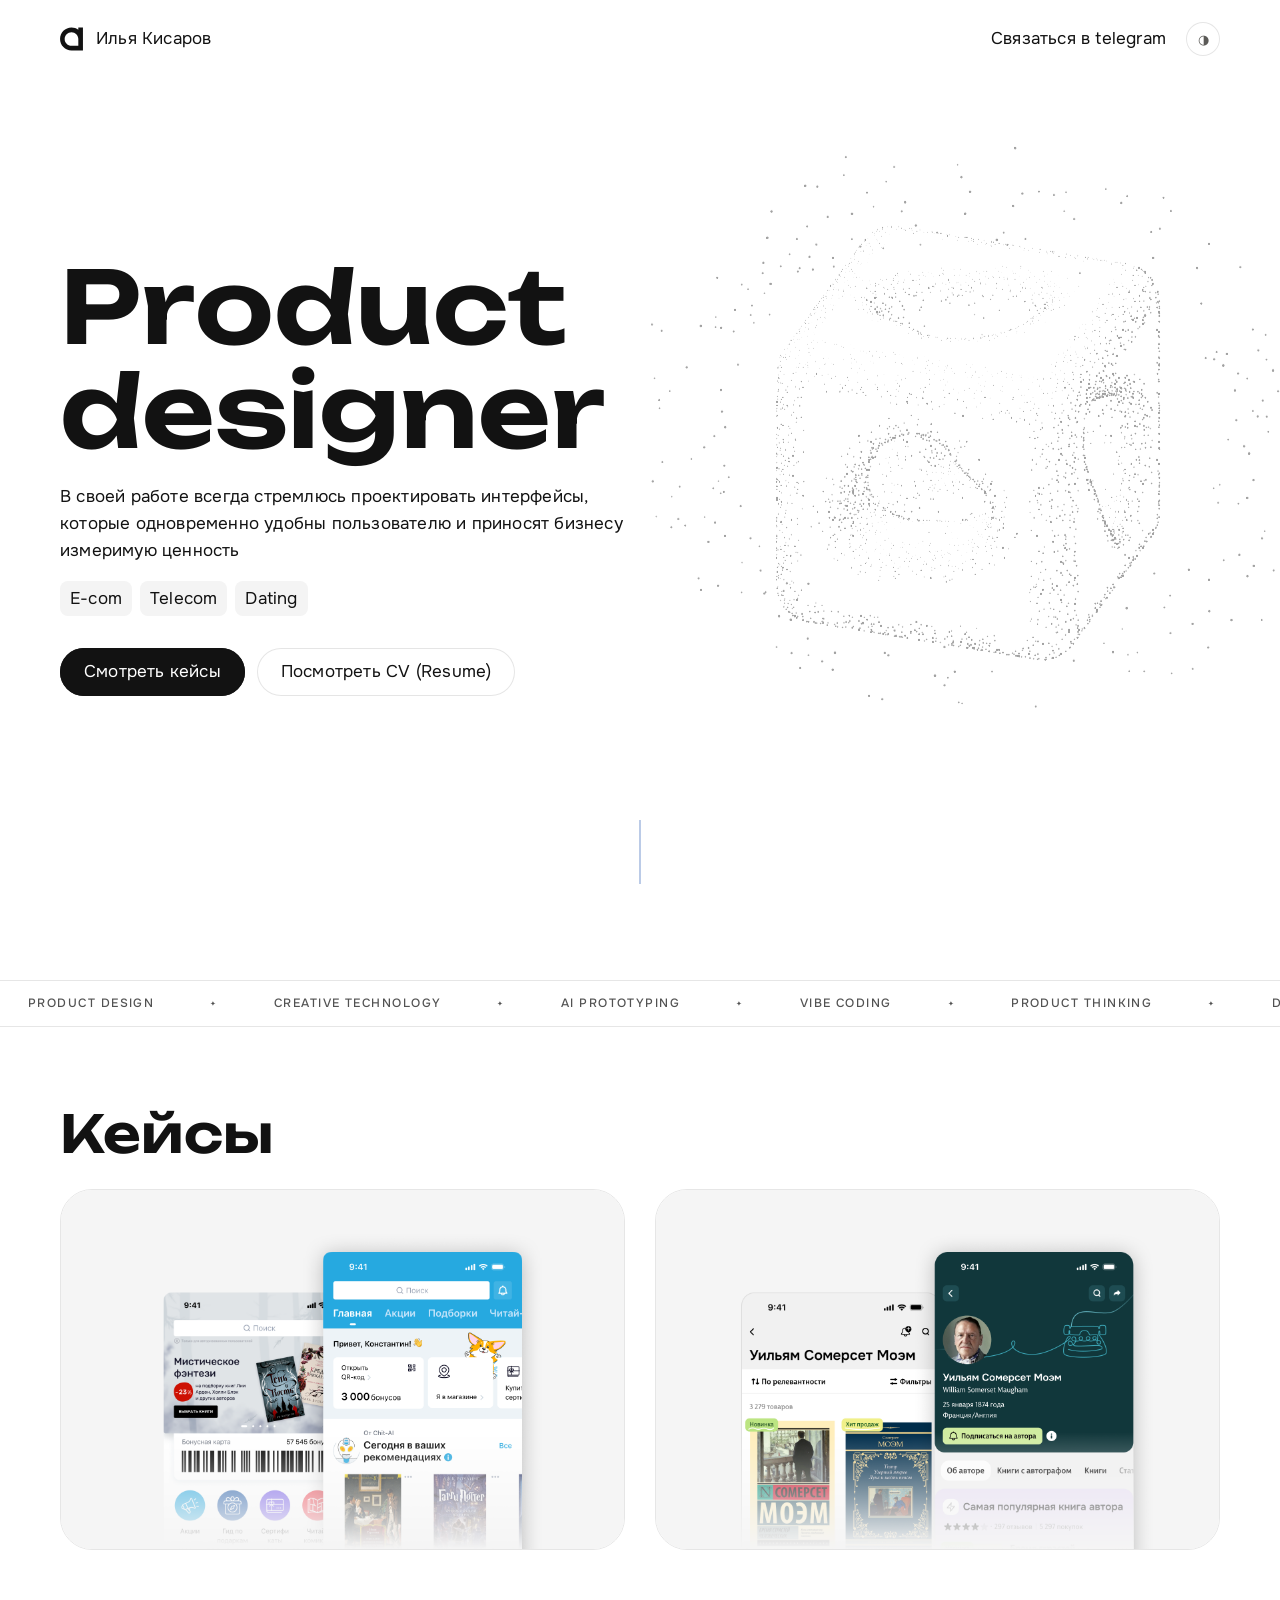
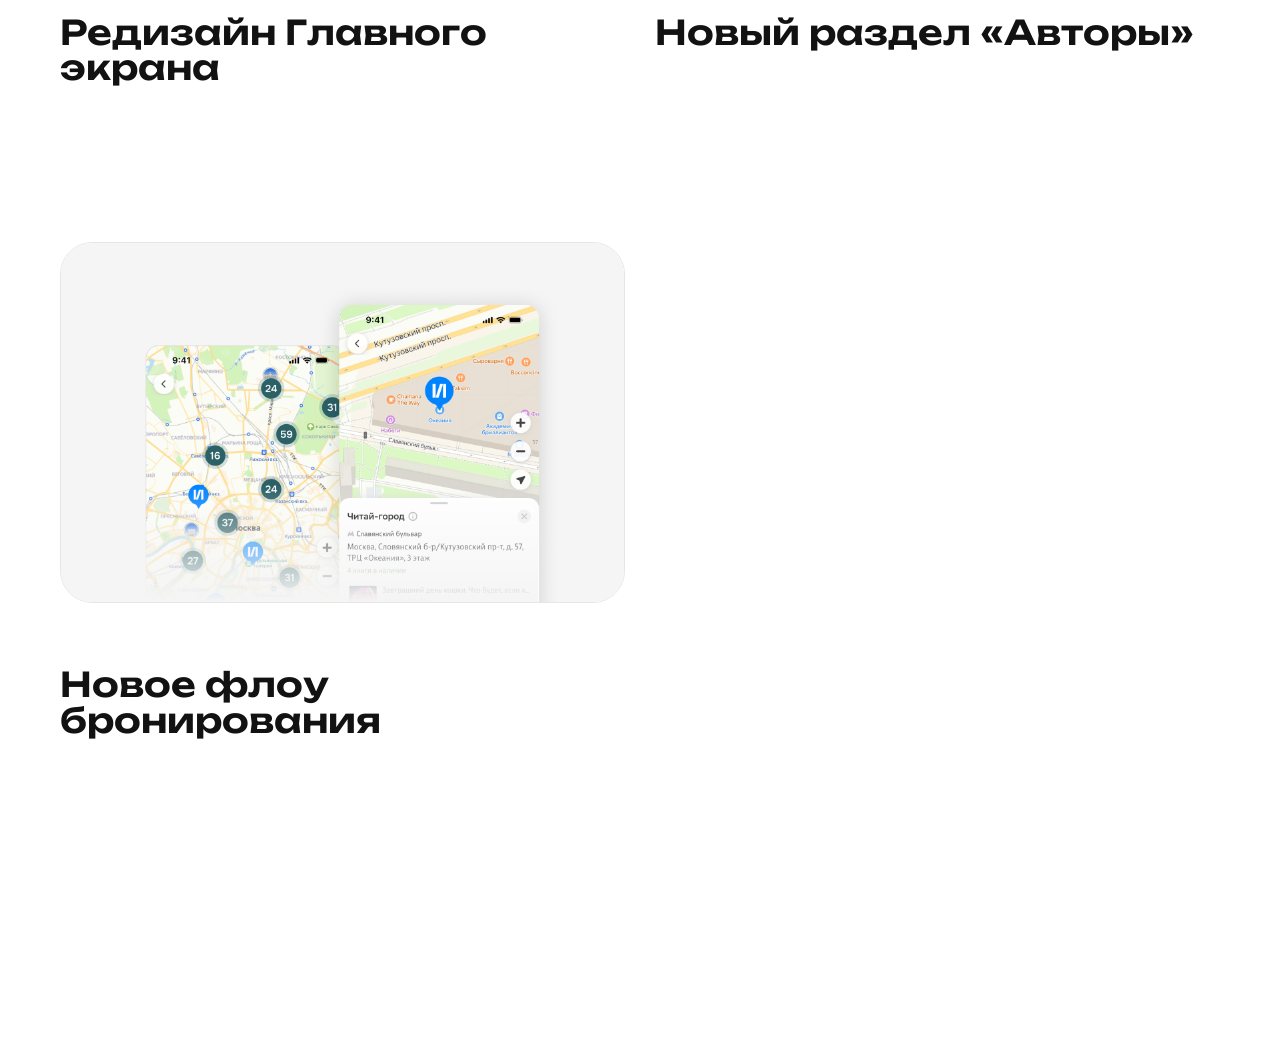
==== index.html @ 5669e073 "Update index.html" ====
<!DOCTYPE html>
<html lang="ru">
<head>
  <meta charset="UTF-8">
  <meta name="viewport" content="width=device-width, initial-scale=1.0">
  <title>Илья Кисаров — Product Designer</title>
  <link rel="icon" href="./img/favicon.ico" type="image/x-icon">
  <link rel="preconnect" href="https://fonts.googleapis.com">
  <link rel="preconnect" href="https://fonts.gstatic.com" crossorigin>
  <link href="https://fonts.googleapis.com/css2?family=Google+Sans:ital,opsz,wght@0,17..18,400..700;1,17..18,400..700&amp;family=Onest:wght@100..900&amp;family=Unbounded:wght@200..900&amp;display=swap" rel="stylesheet" media="print" onload="this.media='all'" onerror="this.dataset.fontError=''" data-page-fonts="600 1em Unbounded,400 1em Onest,500 1em Onest">
  <noscript>
    <link href="https://fonts.googleapis.com/css2?family=Google+Sans:ital,opsz,wght@0,17..18,400..700;1,17..18,400..700&amp;family=Onest:wght@100..900&amp;family=Unbounded:wght@200..900&amp;display=swap" rel="stylesheet">
  </noscript>
  <script src="./js/page-loader.js" data-hero-geometry="./img/system/hero-cube.buf"></script>
  <script src="./js/main.js" defer></script>
  <link rel="stylesheet" href="./style/style.css">
  <script src="./js/palette.js" defer></script>
  <script src="./js/weight-hover.js" defer></script>
  <script src="./js/intro-reveal.js" defer></script>
  <script src="./js/screen-paint.js" defer></script>
  <script src="./js/hero-cube.js" defer></script>
  <script src="./js/card-image-hover.js" defer></script>
  <!-- <script src="./js/card-scroll-warp.js" defer></script> -->
</head>
<body>
  <div class="page-loader">
    <svg class="page-loader__spiral" viewBox="0 0 1000 1000" fill="none" preserveAspectRatio="none" aria-hidden="true">
      <path d="M43 259C296 11.5688 994 -3 922.994 498.259C851.988 999.517 281.229 1004.28 123 767C-35.2287 529.721 179 259 472 259C765 259 792 498.259 659 654C526 809.741 319 755 285 669.001C251 583.001 299 452 496 452C693 452 876.073 639.171 935 937.001" pathLength="1" stroke="currentColor" stroke-linecap="round" stroke-linejoin="round"/>
    </svg>
    <span class="page-loader__progress" role="progressbar" aria-label="Загрузка сайта" aria-valuenow="0">0%</span>
  </div>
  <nav id="nav" class="site-nav" aria-label="Навигация">
    <span class="nav-logo">
      <img src="./img/logo_a.svg" width="24" height="24" alt="">
      <span>Илья Кисаров</span>
    </span>
    <div class="nav-right">
      <a href="https://t.me/iananaz" target="_blank" rel="noopener" class="button nav-contact">Связаться в telegram</a>
      <button class="theme-btn" type="button" aria-label="Включить тёмную тему">
        <span class="t-icon" aria-hidden="true">◑</span>
        <span class="button__ink" aria-hidden="true">◑</span>
      </button>
    </div>
  </nav>
  <div class="page">
    <div class="container">

      <!-- Hero Section -->
      <section class="hero">
        <div class="hero__content">
          <h1 class="hero__name" data-depth="1" aria-label="Product designer">
            <span class="hero__title-variant" data-current aria-hidden="true">Product</span>
            <span class="hero__title-variant" aria-hidden="true">AI-native</span>
            <span class="hero__title-variant" aria-hidden="true"><span class="hero__title-long-word">Experience</span></span>
            <span class="hero__title-variant" aria-hidden="true">Creative</span>
            <span class="hero__title-suffix" aria-hidden="true">designer</span>
          </h1>
          <div data-reveal-delay="0">
            <p class="hero__bio" data-depth="0.5">В своей работе всегда стремлюсь проектировать интерфейсы, которые одновременно удобны пользователю и приносят бизнесу измеримую ценность</p>
          </div>
          <div data-reveal-delay="120">
            <ul class="hero__skills" data-depth="0.5" role="list">
              <li class="hero__badge">E-com</li>
              <li class="hero__badge">Telecom</li>
              <li class="hero__badge">Dating</li>
            </ul>
          </div>
          <div data-reveal-delay="360">
            <div class="hero__links" data-depth="0.3">
              <a href="#projects-title" class="button primary">Смотреть кейсы</a>
              <a href="https://drive.google.com/file/d/12_Z9RBafmloS2RiC_0VtZUABC2Uxm3ab/view?usp=sharing" target="_blank" class="button secondary">Посмотреть CV (Resume)</a>
            </div>
          </div>
        </div>
        <div class="hero__cube" aria-hidden="true"><canvas></canvas></div>
        <div class="scroll-hint" aria-hidden="true"></div>
      </section>

      <div class="marquee-wrap" lang="en">
        <div class="marquee-track">
          <ul class="marquee-group" role="list">
            <li>Product Design</li>
            <li>Creative Technology</li>
            <li>AI Prototyping</li>
            <li>Vibe Coding</li>
            <li>Product Thinking</li>
            <li>Design Systems</li>
            <li>0→1 Product Work</li>
            <li>A/B Testing</li>
            <li>UX Testing</li>
            <li>Design × Engineering</li>
            <li>AI-assisted Workflows</li>
          </ul>
          <ul class="marquee-group" aria-hidden="true">
            <li>Product Design</li>
            <li>Creative Technology</li>
            <li>AI Prototyping</li>
            <li>Vibe Coding</li>
            <li>Product Thinking</li>
            <li>Design Systems</li>
            <li>0→1 Product Work</li>
            <li>A/B Testing</li>
            <li>UX Testing</li>
            <li>Design × Engineering</li>
            <li>AI-assisted Workflows</li>
          </ul>
        </div>
      </div>

      <!-- Projects Grid -->
      <section class="projects" aria-labelledby="projects-title">
        <h2 class="projects__title" id="projects-title">Кейсы</h2>
        <div class="projects__grid">
          <!-- Card 1 -->
          <a href="./page/redesign_dashboard.html" class="card">
            <div class="card__image">
              <img src="./img/cover/redesign_dashboard.webp" alt="Редизайн Главного экрана">
            </div>
            <div class="card__content">
              <div data-reveal-delay="0">
                <p class="caption">Читай-город • app</p>
              </div>
              <h3 class="card__title">Редизайн Главного экрана</h3>
              <div data-reveal-delay="120">
                <p class="card__description">Масштабная переработка навигации и начального вьюпорта</p>
              </div>
            </div>
          </a>

          <!-- Card 2 -->
          <a href="./page/new_section_author.html" class="card">
            <div class="card__image">
              <img src="./img/cover/new_section_author.webp" alt="Новый раздел Авторы">
            </div>
            <div class="card__content">
              <div data-reveal-delay="0">
                <p class="caption">Читай-город • app</p>
              </div>
              <h3 class="card__title">Новый раздел «Авторы»</h3>
              <div data-reveal-delay="120">
                <p class="card__description">Переработка экрана автора, чтобы он стал более полезным для выбора книг и помогал пользователям в поиске контента</p>
              </div>
            </div>
          </a>

          <!-- Card 3 -->
          <a href="./page/new_flow_booking.html" class="card">
            <div class="card__image">
              <img src="./img/cover/new_flow_booking.webp" alt="Новое флоу бронирования">
            </div>
            <div class="card__content">
              <div data-reveal-delay="0">
                <p class="caption">Читай-город • app</p>
              </div>
              <h3 class="card__title">Новое флоу бронирования</h3>
              <div data-reveal-delay="120">
                <p class="card__description">Упрощаю пользовательский путь, сокращая процесс оформления до одного клика</p>
              </div>
            </div>
          </a>
        </div>
      </section>
    </div>
  </div>
  <div class="project-cursor" aria-hidden="true">
    <svg class="project-cursor__arrow" xmlns="http://www.w3.org/2000/svg" width="24" height="24" fill="none" viewBox="0 0 24 24">
      <path stroke="currentColor" stroke-linecap="round" stroke-linejoin="round" stroke-width="2" d="M3.515 12h16.97m0 0L13.01 4.525M20.485 12l-7.475 7.476"></path>
    </svg>
  </div>
</body>
</html>
---- style/style.css ----
:root {
  color-scheme: light;
  /* Фоны и границы */
  --color-page-bg: #fff;
  --color-page-loader: #121212;
  --color-case-header-bg: #f5f5f5;
  --color-border: #e6e6e6;
  --color-divider: #dadada;

  /* Текст и ссылки */
  --color-text: #121212;
  --color-text-secondary: #525252;
  --color-caption: #777;
  --color-text-positive: #0d8c5e;
  --color-card-link-hover: #1858c7;

  /* Кнопки */
  --color-button-bg: #121212;
  --color-button-text: #fff;
  --color-button-primary-bg-hover: var(--color-page-bg);
  --color-button-primary-text-hover: var(--color-text);
  --color-button-back-bg-hover: #303030;
  --color-button-outline: #0000001a;
  --color-button-outline-hover: #121212;

  /* Плавающая навигация */
  --color-nav-bg: #f4f4f4;
  --color-nav-muted: #5b5a57;

  /* Подсветка и бейджи */
  --color-case-glow: #6366f1;
  --color-case-glow-authors: #20acbb;
  --color-badge-bg: #f8ede2;
  --color-badge-text: #d86111;
  --color-skill-badge-bg: #f4f4f4;

  /* Линия при прокрутке и частицы куба */
  --color-scroll-line-start: #2a38ee;
  --color-scroll-line-end: #5a90ff;
  --color-scroll-hint: #1858c7;
  --color-cube-particles: #a1a1a1;

  /* Белый слой нужен для инверсии изображения под курсором в обеих темах. */
  --color-project-cursor-bg: #fff;
  --color-project-cursor-icon: #121212;

  --page-max-width: 1920px;
  --page-gutter: 100px;
  --page-inline-edge: max(var(--page-gutter), calc((100% - var(--page-max-width)) / 2 + var(--page-gutter)));
}

:root[data-theme="dark"] {
  color-scheme: dark;

  /* Фоны и границы */
  --color-page-bg: #121212;
  --color-page-loader: #080808;
  --color-page-loader-spiral: #242424;
  --color-case-header-bg: #1c1c1c;
  --color-border: #333;
  --color-divider: #3d3d3d;

  /* Текст и ссылки */
  --color-text: #f4f4f4;
  --color-text-secondary: #b5b5b5;
  --color-caption: #a1a1a1;
  --color-text-positive: #50d49c;
  --color-card-link-hover: #79a6ff;

  /* Кнопки */
  --color-button-bg: #f4f4f4;
  --color-button-text: #121212;
  --color-button-back-bg-hover: #d8d8d8;
  --color-button-outline: #ffffff26;
  --color-button-outline-hover: #f4f4f4;

  /* Плавающая навигация */
  --color-nav-bg: #242424;
  --color-nav-muted: #b5b5b5;

  /* Подсветка и бейджи */
  --color-case-glow: #8183ff;
  --color-case-glow-authors: #39c5d2;
  --color-badge-bg: #35251a;
  --color-badge-text: #ffa866;
  --color-skill-badge-bg: #242424;

  /* Линии и частицы куба */
  --color-scroll-line-start: #7b83ff;
  --color-scroll-line-end: #8db2ff;
  --color-scroll-hint: #79a6ff;
  --color-cube-particles: #707070;

  --color-project-cursor-icon: #000;
}

*,
*::before,
*::after {
  margin: 0;
  padding: 0;
  box-sizing: border-box;
}

html {
  background-color: var(--color-page-bg);
  -webkit-text-size-adjust: 100%;
  text-size-adjust: 100%;
  cursor: url("../img/system/cursor.png") 1 1, auto;
  cursor: -webkit-image-set(url("../img/system/cursor.png") 1x, url("../img/system/cursor@2x.png") 2x) 1 1, auto;
  cursor: image-set(url("../img/system/cursor.png") 1x, url("../img/system/cursor@2x.png") 2x) 1 1, auto;
}

a,
button,
summary,
select,
label:has(input[type="checkbox"]),
[role="button"],
input[type="submit"] {
  cursor: url("../img/system/cursor-hand.png") 11 1, pointer;
  cursor: -webkit-image-set(url("../img/system/cursor-hand.png") 1x, url("../img/system/cursor-hand@2x.png") 2x) 11 1, pointer;
  cursor: image-set(url("../img/system/cursor-hand.png") 1x, url("../img/system/cursor-hand@2x.png") 2x) 11 1, pointer;
}

img {
  display: block;
  max-width: 100%;
}

body {
  font-family: 'Onest', Arial, Helvetica, sans-serif;
  font-size: calc(1rem + 2px);
  letter-spacing: 0.2px;
  background: var(--color-page-bg);
  color: var(--color-text);
  -webkit-font-smoothing: antialiased;
}

/* Все заголовки, включая добавленные позже в HTML. */
h1, h2, h3, h4, h5, h6, [role="heading"] {
  font-family: "Unbounded", sans-serif;
  letter-spacing: normal;
  font-optical-sizing: auto;
  font-style: normal;
  overflow-wrap: anywhere;
}

.weight-hover-word {
  display: inline-block;
  width: max-content;
  max-width: 100%;
  vertical-align: baseline;
}

.weight-hover-letter {
  display: inline-block;
  white-space: pre;
  text-align: center;
}

.page {
  max-width: var(--page-max-width);
  margin: 0 auto;
  padding: 100px var(--page-gutter) 300px;
}

.container {
  display: flex;
  flex-direction: column;
  gap: 60px;
}

.header {
  position: relative;
  isolation: isolate;
  display: flex;
  align-items: center;
  min-height: 539px;
  background: var(--color-case-header-bg);
  border: 1px solid var(--color-border);
  border-radius: 32px;
  overflow: hidden;

  -webkit-transform: translateZ(0);
  transform: translateZ(0);
}

.header__image-left {
  position: absolute;
  top: -357px;
  right: -284px;
  z-index: 0;
  width: 924px;
  height: 924px;
  border-radius: 50%;
  background: var(--color-case-glow);
  opacity: 0.14;
  -webkit-filter: blur(100px);
  filter: blur(100px);
  pointer-events: none;
}

.header__image-left--authors {
  background: var(--color-case-glow-authors);
}

.header__image-right {
  position: absolute;
  bottom: 0;
  right: 0;
  width: 752px;
  height: 539px;
  z-index: 1;
  overflow: hidden;
}

.header__image-right img {
  display: block;
  width: 100%;
  height: 100%;
  object-fit: cover;
}

.header__content {
  min-width: 0;
  position: relative;
  z-index: 2;
  display: flex;
  flex-direction: column;
  gap: 40px;
  max-width: 830px;
  padding: 60px 60px;
}

.header__badges {
  display: flex;
  flex-wrap: wrap;
  gap: 12px;
}

.badge {
  padding: 4px 10px;
  border-radius: 6px;
  font-size: 13px;
  font-weight: 600;
  line-height: 1;
  text-transform: uppercase;
}

.badge--coming-soon {
  color: var(--color-badge-text);
  background: var(--color-badge-bg);
}

.header__text {
  display: flex;
  flex-direction: column;
  gap: 16px;
}

.header__title {
  font-size: 72px;
  font-weight: 700;
  line-height: 1.04;
}

.header__subtitle {
  color: var(--color-text-secondary);
  font-size: 22px;
  font-weight: 400;
  line-height: 1.4;
}

.header__author {
  display: flex;
  align-items: center;
  gap: 16px;
}

.header__avatar {
  width: 52px;
  height: 52px;
  overflow: hidden;
  flex-shrink: 0;
  border-radius: 50%;
}

.header__avatar img {
  display: block;
  width: 100%;
  height: 100%;
  object-fit: cover;
}

.header__author-info {
  display: flex;
  flex-direction: column;
  gap: 4px;
}

.header__author-name {
  font-size: 16px;
  font-weight: 600;
}

.header__author-role {
  color: var(--color-text-secondary);
  font-size: 14px;
}

.content {
  display: flex;
  flex-direction: column;
  gap: 100px;
  max-width: 955px;
  margin: 0 auto;
}

.section {
  display: flex;
  flex-direction: column;
  gap: 20px;
}

.section__title {
  font-size: 40px;
  font-weight: 600;
  line-height: 1.04;
}

.section__text {
  font-size: 22px;
  line-height: 1.6;
}

.caption {
  font-size: 20px;
  line-height: 1.6;
  color: var(--color-caption);
}

.text-medium {
  font-weight: 600;
}

.text-green-medium {
  font-weight: 600;
  color: var(--color-text-positive);
}

.section-with-image {
  display: flex;
  flex-direction: column;
  gap: 40px;
}

.separator {
  width: 100%;
  height: 1px;
  margin: 12px 0;
  background: var(--color-divider);
}

.conclusion-heading {
  font-weight: 600;
}

.footer-text {
  font-size: 42px;
  font-weight: 600;
  line-height: 1.04;
  text-align: center;
}

.section__list {
  padding-left: 24px;
  font-size: 22px;
  line-height: 1.6;
}

.section__list li + li {
  margin-top: 20px;
}

.section__list ul {
  margin-top: 20px;
}


/* index */
.site-nav {
  container-type: inline-size;
  position: fixed;
  top: 0;
  left: 0;
  right: 0;
  z-index: 200;
  display: flex;
  align-items: center;
  justify-content: space-between;
  gap: 8px;
  padding: 22px var(--page-inline-edge);
  transition:
    padding 0.45s cubic-bezier(0.4, 0, 0.2, 1),
    top 0.45s cubic-bezier(0.4, 0, 0.2, 1),
    left 0.45s cubic-bezier(0.4, 0, 0.2, 1),
    right 0.45s cubic-bezier(0.4, 0, 0.2, 1),
    border-radius 0.45s cubic-bezier(0.4, 0, 0.2, 1);
}

.site-nav.scrolled {
  --nav-scrolled-inset: 32%;
  top: 16px;
  inset-inline: clamp(16px, calc((100% - 488px) / 2), var(--nav-scrolled-inset));
  gap: 48px;
  padding: 16px 16px 16px 24px;
  border-radius: 100px;
}

.site-nav::before {
  content: '';
  position: absolute;
  inset: 0;
  z-index: -1;
  border-radius: inherit;
  pointer-events: none;
  transition: background-color 0.4s ease;
}

.site-nav.scrolled::before {
  background-color: color-mix(in srgb, var(--color-nav-bg) 70%, transparent);
  -webkit-backdrop-filter: blur(20px);
  backdrop-filter: blur(20px);
}

.site-nav :is(.nav-logo, .nav-contact) {
  color: var(--color-text);
  font-size: 17px;
  font-weight: 400;
  line-height: 1.2;
}

.site-nav .nav-logo {
  display: inline-flex;
  align-items: center;
  gap: 12px;
  white-space: nowrap;
}

.site-nav .nav-logo img {
  flex: none;
  filter: brightness(0.07);
}

:root[data-theme="dark"] .site-nav .nav-logo img {
  filter: none;
}

.site-nav .nav-right {
  display: flex;
  align-items: center;
  gap: 8px;
  min-width: 0;
}

.site-nav .nav-contact {
  flex: none;
  height: auto;
  min-height: 34px;
  padding: 2px 12px;
  border-radius: 100px;
  white-space: nowrap;
}

.site-nav .nav-contact .button__label {
  line-height: inherit;
}

@container (width < 394px) {
  .site-nav .nav-contact {
    display: none;
  }
}

.site-nav .theme-btn {
  display: grid;
  place-items: center;
  flex: none;
  width: 34px;
  aspect-ratio: 1;
  border: 0;
  border-radius: 100px;
  color: var(--color-nav-muted);
  font-size: 13px;
  line-height: 1;
}

.site-nav--entering :is(.nav-logo, .nav-right) {
  animation: site-nav-fade-in 0.7s cubic-bezier(0.333333, 1, 0.666667, 1) backwards;
}

.site-nav--entering .nav-right {
  animation-delay: 0.12s;
}

@keyframes site-nav-fade-in {
  from { opacity: 0; }
  to { opacity: 1; }
}

@media (prefers-reduced-motion: reduce) {
  .site-nav,
  .site-nav::before {
    transition: none;
  }

  .site-nav--entering :is(.nav-logo, .nav-right) {
    animation: none;
  }
}

.page-loader {
  display: none;
  position: fixed;
  inset: 0;
  z-index: 1000;
  place-items: center;
  overflow: hidden;
  color: var(--color-page-loader);
  background: currentColor;
}

:root[data-page-loading] {
  overflow: hidden;
}

:root[data-page-loading] .page-loader,
.page-loader--revealing {
  display: grid;
}

:root[data-page-loading] .page-loader ~ :is(.site-nav, .page, .back-button) {
  visibility: hidden;
}

.page-loader__progress {
  position: relative;
  color: #fff;
  font-family: system-ui, sans-serif;
  font-size: 24px;
  letter-spacing: normal;
  font-weight: 600;
  line-height: 1.2;
  font-variant-numeric: tabular-nums;
}

.page-loader--revealing {
  background: transparent;
  pointer-events: none;
}

.page-loader--revealing .page-loader__progress {
  display: none;
}

.page-loader__spiral {
  position: absolute;
  inset: -15% auto auto -15%;
  width: 130%;
  height: 130%;
}

.page-loader__spiral path {
  stroke: var(--color-page-loader-spiral, currentColor);
  stroke-width: 30%;
  stroke-dasharray: 1 1;
  stroke-dashoffset: 0;
}

.page-loader--revealing .page-loader__spiral path {
  animation: page-loader-unwind 1250ms ease-in forwards;
  animation-timing-function: linear(0, 0.03125 12.5%, 0.125 25%, 0.28125 37.5%, 0.5 50%, 0.71875 62.5%, 0.875 75%, 0.96875 87.5%, 1);
}

@keyframes page-loader-unwind {
  to {
    stroke-width: 5%;
    stroke-dashoffset: -1;
  }
}

@media (prefers-reduced-motion: reduce) {
  .page-loader--revealing .page-loader__spiral path {
    animation: none;
  }
}

.page:has(.hero) {
  position: relative;
  overflow-x: clip;
  max-width: none;
  padding-top: 0;
  padding-inline: 0;
}

.page:has(.hero) > .container {
  gap: 0;
}

.page:has(.hero) > .container > :is(.hero, .projects) {
  margin-inline: var(--page-inline-edge);
}

.hero {
  position: relative;
  display: grid;
  grid-template-columns: minmax(0, 1.2fr) minmax(0, 1fr);
  align-items: center;
  text-align: left;
  gap: clamp(24px, 4vw, 72px);
  min-height: 100vh;
  min-height: 100dvh;
  padding: 150px 0 100px 0;
}

.hero__content {
  container-type: inline-size;
  position: relative;
  z-index: 1;
  display: flex;
  flex-direction: column;
  align-items: flex-start;
}

.hero__content > [data-reveal-delay] {
  width: 100%;
}

.hero__cube {
  position: relative;
  align-self: stretch;
  justify-self: end;
  width: 100%;
  max-width: 640px;
}

.hero__cube canvas {
  position: absolute;
  top: 45%;
  left: 50%;
  display: block;
  width: 150%;
  height: auto;
  aspect-ratio: 1;
  transform: translate(-50%, -50%);
  pointer-events: none;
}

.hero__name {
  display: grid;
  grid-template-columns: minmax(0, 1fr);
  width: 100%;
  margin-bottom: 20px;
  font-size: 100px;
  font-weight: 600;
  line-height: 1.04;
  text-wrap: balance;
  color: var(--color-text);
}

.hero__title-variant {
  grid-area: 1 / 1;
  font-size: min(1em, 17.5cqw);
}

.hero__title-suffix {
  grid-area: 2 / 1;
}

.hero__title-variant:not([data-current]) {
  visibility: hidden;
}

.hero__title-long-word {
  font-size: min(1em, 14cqw);
}

.hero__name .weight-hover-letter {
  position: relative;
}

[data-reveal-delay] > [data-intro-reveal="waiting"],
:is(.hero__name, .card__title)[data-intro-reveal="waiting"] {
  opacity: 0;
}

.card__title[data-intro-reveal="playing"] .weight-hover-word {
  clip-path: inset(-0.15em -0.15em -0.2em);
}

.hero__name[data-intro-reveal="playing"] :is(.hero__title-variant[data-current], .hero__title-suffix),
.hero__name[data-intro-reveal="rotating"] .hero__title-variant[data-current] {
  overflow: clip;
  overflow-clip-margin: 0.2em;
}

.hero__bio,
.hero__skills {
  font-size: 17px;
  font-weight: 400;
  line-height: 1.6;
  color: var(--color-text);
}

.hero__bio {
  max-width: 54ch;
  margin-bottom: 16px;
}

.hero__skills {
  display: flex;
  flex-wrap: wrap;
  gap: 8px;
  margin-bottom: 32px;
  list-style: none;
}

.hero__badge {
  padding: 4px 10px;
  border-radius: 8px;
  background-color: var(--color-skill-badge-bg);
}

.hero__links {
  display: flex;
  flex-wrap: wrap;
  gap: 12px;
}

.hero__links .button {
  border-radius: 999px;
}

.scroll-hint {
  position: absolute;
  bottom: 16px;
  left: 50%;
  translate: -50% 0;
  width: 1px;
  height: 64px;
  overflow: hidden;
  background-color: var(--color-border);
  pointer-events: none;
}

@media (prefers-reduced-motion: no-preference) {
  .scroll-hint::after {
    content: '';
    position: absolute;
    inset: 0;
    background-color: var(--color-scroll-hint);
    animation: scroll-hint-line 2.4s ease infinite;
  }
}

@keyframes scroll-hint-line {
  from { transform: translateY(-100%); }
  to { transform: translateY(100%); }
}

.button,
.site-nav .theme-btn {
  --button-fill-duration: 240ms;
  --button-roll-delay: 100ms;
  --button-fill-ease: cubic-bezier(0.22, 0.61, 0.36, 0.7);
  position: relative;
  overflow: hidden;
  background-color: transparent;
  background-image: linear-gradient(var(--button-fill-color), var(--button-fill-color));
  background-position: center bottom;
  background-repeat: no-repeat;
  background-size: 100% 0%;
  transition:
    background-size var(--button-fill-duration) var(--button-fill-ease),
    box-shadow var(--button-fill-duration) var(--button-fill-ease);
}

.button {
  display: inline-flex;
  align-items: center;
  justify-content: center;
  height: 48px;
  padding: 0 24px;
  border: 0;
  border-radius: 12px;
  font-family: inherit;
  font-size: 17px;
  font-weight: 500;
  text-decoration: none;
}

.button.primary,
.button.secondary {
  font-weight: 400;
}

.button.primary {
  --button-fill-color: var(--color-button-primary-bg-hover);
  --button-ink-color: var(--color-button-primary-text-hover);
  color: var(--color-button-text);
  background-color: var(--color-button-bg);
  box-shadow: inset 0 0 0 1px var(--color-button-bg);
}

:is(.button:has(.button__ink), .site-nav .theme-btn):is(:hover, :focus-visible) {
  background-size: 100% 100%;
}

.button__ink {
  position: absolute;
  inset: 0;
  display: flex;
  align-items: center;
  justify-content: center;
  padding: inherit;
  color: var(--button-ink-color);
  pointer-events: none;
  clip-path: inset(100% 0 0);
  transition: clip-path var(--button-fill-duration) var(--button-fill-ease);
}

:is(.button, .site-nav .theme-btn):is(:hover, :focus-visible) .button__ink {
  clip-path: inset(0);
}

@supports (mask-position: 50% 50%) {
  :is(.button, .site-nav .theme-btn):has(> .button__ink) {
    background-image: none;
  }

  :is(.button, .site-nav .theme-btn) > .button__ink {
    background-color: var(--button-fill-color);
    border-radius: inherit;
    box-shadow: inherit;
    clip-path: none;
    /* Закруглённый край входит снизу, вогнутый край уходит вверх. */
    mask-image: url("data:image/svg+xml,%3Csvg xmlns='http://www.w3.org/2000/svg' viewBox='0 0 100 400' preserveAspectRatio='none'%3E%3Cpath d='M0 150C0 122 22 100 50 100S100 122 100 150V300C100 272 78 250 50 250S0 272 0 300Z'/%3E%3C/svg%3E");
    mask-position: 50% 0%;
    mask-size: 100% 400%;
    mask-repeat: no-repeat;
    transition: none;
  }

  :is(.button, .site-nav .theme-btn):not([data-fill-motion]):is(:hover, :focus-visible) > .button__ink {
    mask-position: 50% 50%;
  }
}

.button__label {
  line-height: 1.4;
}

.button__word {
  display: inline-flex;
  vertical-align: top;
}

.button__char-mask {
  position: relative;
  overflow: hidden;
}

.button__char {
  display: block;
}

@media (prefers-reduced-motion: no-preference) {
  .button__char-mask[data-char]::after {
    content: attr(data-char);
    position: absolute;
    inset: 0;
    transform: translateY(100%);
  }

  .button__char-mask[data-char] > .button__char,
  .button__char-mask[data-char]::after {
    transition-property: transform;
    transition-duration: 420ms;
    transition-timing-function: cubic-bezier(0.2, 0.8, 0.2, 1);
  }

  .button__char-mask[data-char] > .button__char {
    transition-property: transform, opacity;
  }

  .button:is(:hover, :focus-visible) .button__char-mask[data-char] > .button__char,
  .button:is(:hover, :focus-visible) .button__char-mask[data-char]::after {
    transition-delay: calc(var(--button-roll-delay) + min(var(--button-char-index) * 20ms, 200ms));
  }

  .button:is(:hover, :focus-visible) .button__char-mask[data-char] > .button__char {
    transform: translateY(-100%);
    opacity: 0;
  }

  .button:is(:hover, :focus-visible) .button__char-mask[data-char]::after {
    transform: translateY(0);
  }
}

.button.secondary,
.site-nav .theme-btn {
  --button-fill-color: var(--color-button-outline-hover);
  --button-ink-color: var(--color-button-text);
  box-shadow: inset 0 0 0 1px var(--color-button-outline);
}

.button.secondary {
  color: var(--color-text);
}

:is(.button.secondary, .site-nav .theme-btn):is(:hover, :focus-visible) {
  box-shadow: inset 0 0 0 1px var(--color-button-outline-hover);
}

@media (prefers-reduced-motion: reduce) {
  .button,
  .site-nav .theme-btn,
  .button__ink {
    transition: none;
  }
}

.marquee-wrap {
  overflow: hidden;
  margin-block: 80px;
  padding-block: 14px;
  border-block: 1px solid var(--color-border);
  color: var(--color-text-secondary);
  font-family: 'Onest', Arial, Helvetica, sans-serif;
  font-size: 12px;
  font-weight: 500;
  line-height: 1.4;
  letter-spacing: 0.12em;
  text-transform: uppercase;
}

.marquee-track {
  display: flex;
  width: max-content;
  animation: marquee-scroll 28s linear infinite;
}

.marquee-group {
  display: flex;
  flex: none;
  justify-content: space-between;
  min-width: 100vw;
  list-style: none;
}

.marquee-group li {
  display: flex;
  align-items: center;
  gap: 56px;
  padding-inline: 28px;
  white-space: nowrap;
}

.marquee-group li::after {
  content: '✦' / '';
  font-size: 7px;
}

.marquee__accessible-label {
  position: absolute;
  width: 1px;
  height: 1px;
  overflow: hidden;
  clip-path: inset(50%);
}

.marquee__letter {
  position: relative;
}

@media (hover: hover) and (pointer: fine) and (prefers-reduced-motion: no-preference) {
  .marquee__letter[data-scramble] {
    color: transparent;
  }

  .marquee__letter[data-scramble]::after {
    content: attr(data-scramble) / '';
    position: absolute;
    top: 0;
    left: 50%;
    transform: translateX(-50%);
    color: var(--color-text);
    pointer-events: none;
  }
}

@keyframes marquee-scroll {
  to { transform: translateX(-50%); }
}

@media (hover: hover) {
  .marquee-wrap:hover .marquee-track {
    animation-play-state: paused;
  }
}

@media (prefers-reduced-motion: reduce) {
  .marquee-track {
    width: auto;
    animation: none;
  }

  .marquee-group {
    flex: 1;
    flex-wrap: wrap;
    justify-content: flex-start;
    gap: 8px 16px;
    min-width: 0;
    padding-inline: var(--page-inline-edge);
  }

  .marquee-group[aria-hidden="true"] {
    display: none;
  }

  .marquee-group li {
    gap: 16px;
    padding-inline: 0;
    white-space: normal;
  }
}

.projects {
  display: grid;
  gap: 32px;
}

.projects__title {
  scroll-margin-top: 88px;
  font-size: 60px;
  font-weight: 600;
  line-height: 1.04;
}

@media (prefers-reduced-motion: no-preference) {
  :root:has(.projects__title:target) {
    scroll-behavior: smooth;
  }
}

.projects__grid {
  display: grid;
  grid-template-columns: repeat(2, minmax(0, 1fr));
  gap: 100px 30px;
}

.card {
  min-width: 0;
  display: flex;
  flex-direction: column;
  gap: 30px;
  color: inherit;
  text-decoration: none;
}

.card__image {
  width: 100%;
  overflow: hidden;
  border-radius: 32px; 
  border: 1px solid var(--color-border);
}

.card__image img {
  display: block;
  width: 100%;
  height: auto;
  object-fit: cover;
  transition: transform 0.32s ease;
  transform-origin: center;
}

.card__image.has-project-cursor {
  cursor: none;
}

.project-cursor {
  position: fixed;
  top: 0;
  left: 0;
  z-index: 150;
  display: grid;
  place-items: center;
  width: 150px;
  aspect-ratio: 1;
  overflow: hidden;
  border-radius: 50%;
  background-color: var(--color-project-cursor-bg);
  color: var(--color-project-cursor-icon);
  mix-blend-mode: difference;
  pointer-events: none;
  opacity: 0;
  transform: translate(-50%, -50%) scale(0.3);
  transition: opacity 0.2s ease, transform 0.4s cubic-bezier(0.22, 1, 0.36, 1);
}

.project-cursor.is-visible {
  opacity: 1;
  transform: translate(-50%, -50%) scale(1);
}

.project-cursor__arrow {
  width: 32px;
  height: 32px;
}

.project-cursor:not(.is-visible) .project-cursor__arrow {
  visibility: hidden;
}

@media (prefers-reduced-motion: no-preference) {
  .project-cursor.is-visible .project-cursor__arrow {
    animation: project-cursor-arrow 0.4s linear infinite;
  }
}

@media (prefers-reduced-motion: reduce) {
  .project-cursor {
    transition: none;
  }
}

@keyframes project-cursor-arrow {
  from { transform: translateX(-92px); }
  to { transform: translateX(92px); }
}

.card:hover .card__title {
  color: var(--color-card-link-hover);
}

.card:hover .card__image img {
  transform: scale(1.04);
}

.card__content {
  display: flex;
  flex-direction: column;
  gap: 12px;
}

.card__content .caption {
  font-size: 18px;
}

.card__badges {
  display: flex;
  flex-wrap: wrap;
  gap: 8px;
}

.card__title {
  font-size: 34px;
  font-weight: 600;
  line-height: 1.04;
  color: var(--color-text);
  transition: color 0.12s ease;
}

.card__description {
  font-size: 20px;
  font-weight: 400;
  line-height: 1.6;
  color: var(--color-text);
}

.back-button {
  position: fixed;
  left: 50%;
  bottom: 32px;
  z-index: 100;
  display: flex;
  align-items: center;
  justify-content: center;
  height: 48px;
  padding: 0 24px 0 22px;
  border-radius: 999px;
  background: var(--color-button-bg);
  color: var(--color-button-text);
  font-size: 18px;
  font-weight: 600;
  line-height: 1;
  text-decoration: none;
  transform: translateX(-50%);
  transition: transform 0.2s ease, opacity 0.2s ease;
}

.back-button:hover, 
.back-button:active {
  background: var(--color-button-back-bg-hover);
}


/* ==================================== */
/* Adaptive */
/* ==================================== */
@media (max-width: 1440px) {
  :root {
    --page-gutter: 60px;
  }

  .page {
    padding-block: 60px 240px;
  }

  .header__title {
    font-size: 60px;
  }

  .header__image-right {
    right: -80px;
    width: 52%;
    height: auto;
  }

  .header__content {
    max-width: 720px;
    padding: 48px 48px;
  }

  .projects {
    gap: 28px;
  }

  .projects__title {
    font-size: 52px;
  }

  .projects__grid {
    row-gap: 80px;
  }

  .card {
    gap: 24px;
  }
}

@media (width < 1200px) {
  .hero__name {
    font-size: 80px;
  }

  .projects__grid {
    row-gap: 60px;
  }
}

@media (max-width: 1024px) {
  :root {
    --page-gutter: 32px;
  }

  .site-nav.scrolled {
    --nav-scrolled-inset: 20%;
    gap: 8px;
  }

  .page {
    padding-block: 40px 180px;
  }

  .header {
    min-height: 480px;
    border-radius: 24px;
  }

  .header__content {
    max-width: 58%;
    padding: 40px 40px;
  }

  .header__title {
    font-size: 48px;
  }

  .header__subtitle {
    font-size: 20px;
  }

  .header__image-right {
    right: -60px;
  }

  .content {
    max-width: 800px;
  }

  .hero__name {
    font-size: 64px;
  }

  .projects {
    gap: 24px;
  }

  .projects__title {
    font-size: 44px;
  }
  
  .projects__grid {
    row-gap: 52px;
  }
  
  .card__image {
    border-radius: 24px;
  }

  .card__content .caption {
    font-size: 17px;
  }

  .card__title {
    font-size: 30px;
  }

  .card__description {
    font-size: 19px;
  }
}

@media (max-width: 900px) {
  .site-nav {
    padding-block: 18px;
  }

  .site-nav.scrolled {
    top: 12px;
  }

  .hero__links {
    flex-direction: column;
    width: 100%;
    max-width: 300px;
  }

  .card {
    gap: 20px;
  }
}

@media (max-width: 768px) {
  :root {
    --page-gutter: 16px;
  }

  .page {
    padding-block: 24px 240px;
  }

  .container {
    gap: 48px;
  }

  .header {
    flex-direction: column;
    min-height: auto;
    border-radius: 20px;
  }

  .header__content {
    max-width: none;
    padding: 40px 28px 0px;
    gap: 28px;
  }

  .header__title {
    font-size: 40px;
  }

  .header__image-right {
    position: relative;
    right: -24px;
    width: 100%;
  }

  .header__image-right img {
    height: auto;
    object-fit: initial;
  }

  .content {
    width: 100%;
    gap: 72px;
  }

  .section__title {
    font-size: 32px;
  }

  .footer-text {
    font-size: 34px;
  }

  .section__text,
  .section__list {
    font-size: 20px;
  }

  .caption {
    font-size: 18px;
  }

  .hero {
    grid-template-columns: minmax(0, 1fr);
    gap: 16px;
  }

  .hero__cube {
    display: none;
  }

  .hero__name {
    font-size: 48px;
  }

  .projects {
    gap: 20px;
  }

  .projects__title {
    font-size: 38px;
  }
  
  .projects__grid {
    grid-template-columns: 1fr;
    gap: 64px;
  }
  
  .card__image {
    border-radius: 20px;
  }
  
  .back-button {
    bottom: 16px;
  }
}

@media (max-width: 480px) {
  .site-nav.scrolled {
    inset-inline: 16px;
  }

  .site-nav .nav-contact {
    padding-inline: 8px;
  }

  .page {
    padding-block-start: 16px;
  }

  .header__content {
    gap: 20px;
  }

  .header__title {
    font-size: 34px;
  }

  .header__subtitle {
    font-size: 18px;
  }

  .header__badges {
    gap: 8px;
  }

  .content {
    gap: 56px;
  }

  .section__title {
    font-size: 28px;
  }

  .footer-text {
    font-size: 22px;
  }

  .section__text,
  .section__list {
    font-size: 18px;
  }

  .section__list {
    padding-left: 20px;
  }

  .section-with-image {
    gap: 28px;
  }

  .hero__links {
    max-width: none;
  }

  .projects {
    gap: 16px;
  }

  .projects__title {
    font-size: 32px;
  }

  .projects__grid {
    gap: 48px;
  }
  
  .card {
    gap: 16px;
  }
  
  .card__image {
    border-radius: 16px;
  }
  
  .card__content .caption {
    font-size: 16px;
  }

  .card__title {
    font-size: 26px;
  }

  .card__description {
    font-size: 18px;
  }
}

@media (max-width: 360px) {
  .projects__grid {
    gap: 44px;
  }
}
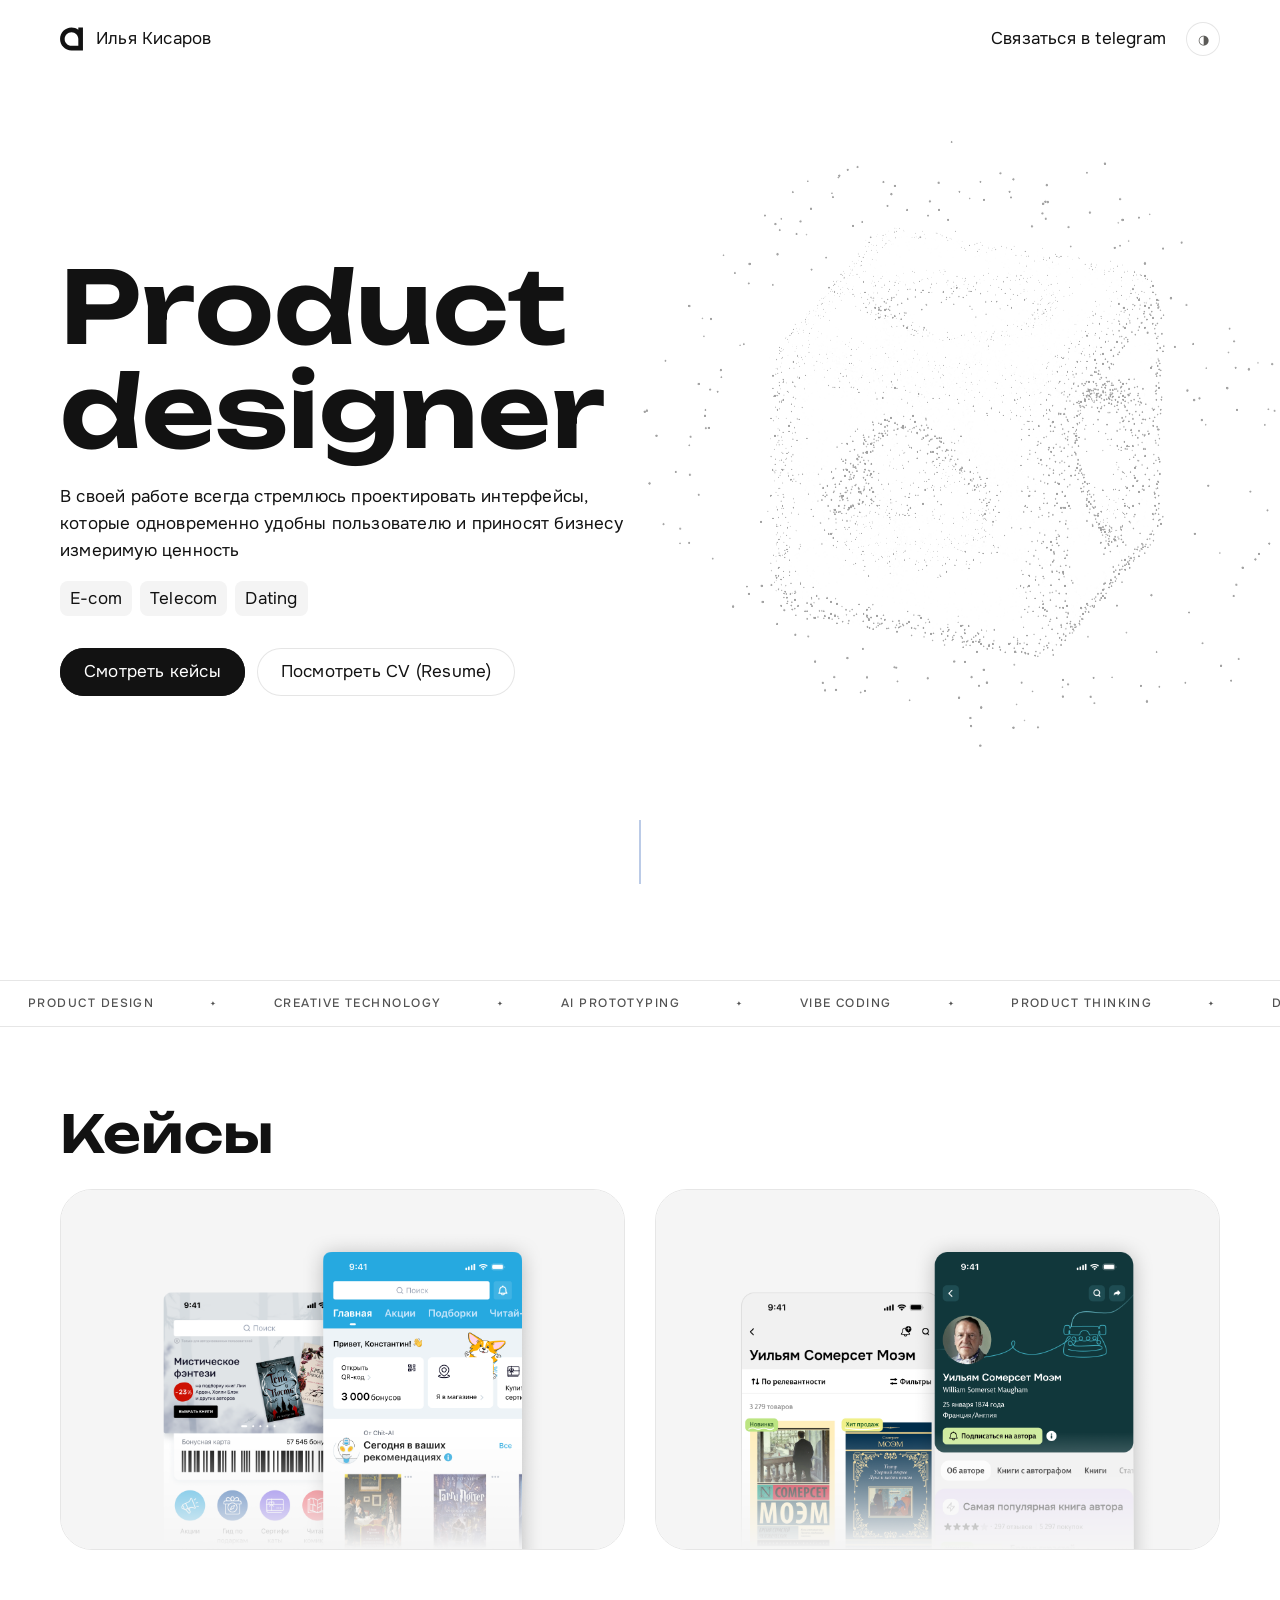
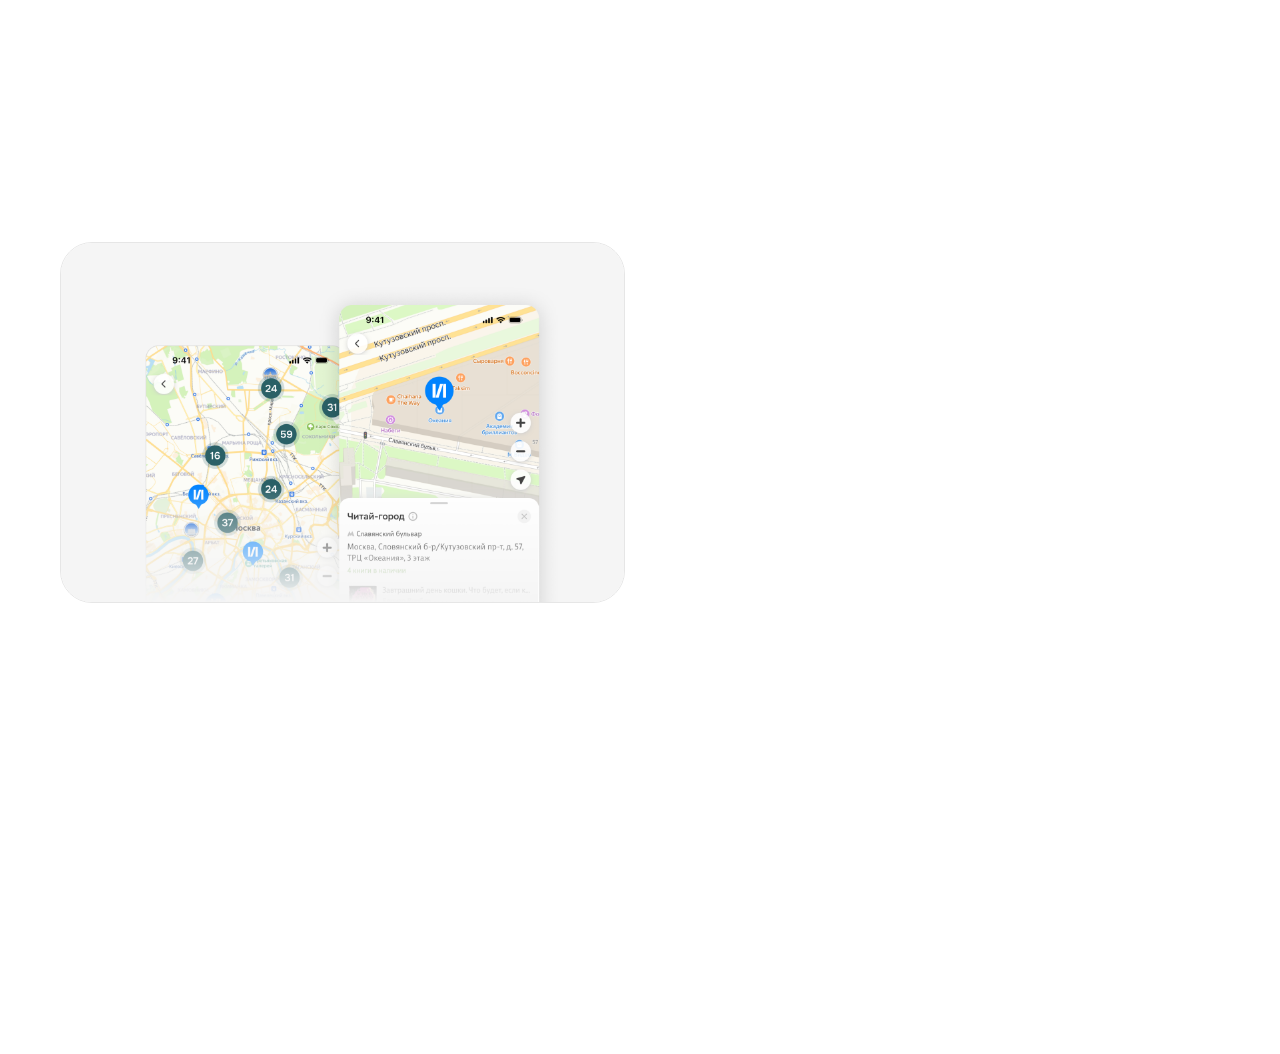
==== commit 64c5a50e: "Update index.html" ====
--- a/index.html
+++ b/index.html
@@ -20,7 +20,7 @@
   <script src="./js/screen-paint.js" defer></script>
   <script src="./js/hero-cube.js" defer></script>
   <script src="./js/card-image-hover.js" defer></script>
-  <!-- <script src="./js/card-scroll-warp.js" defer></script> -->
+  <script src="./js/card-scroll-warp.js" defer></script>
 </head>
 <body>
   <div class="page-loader">
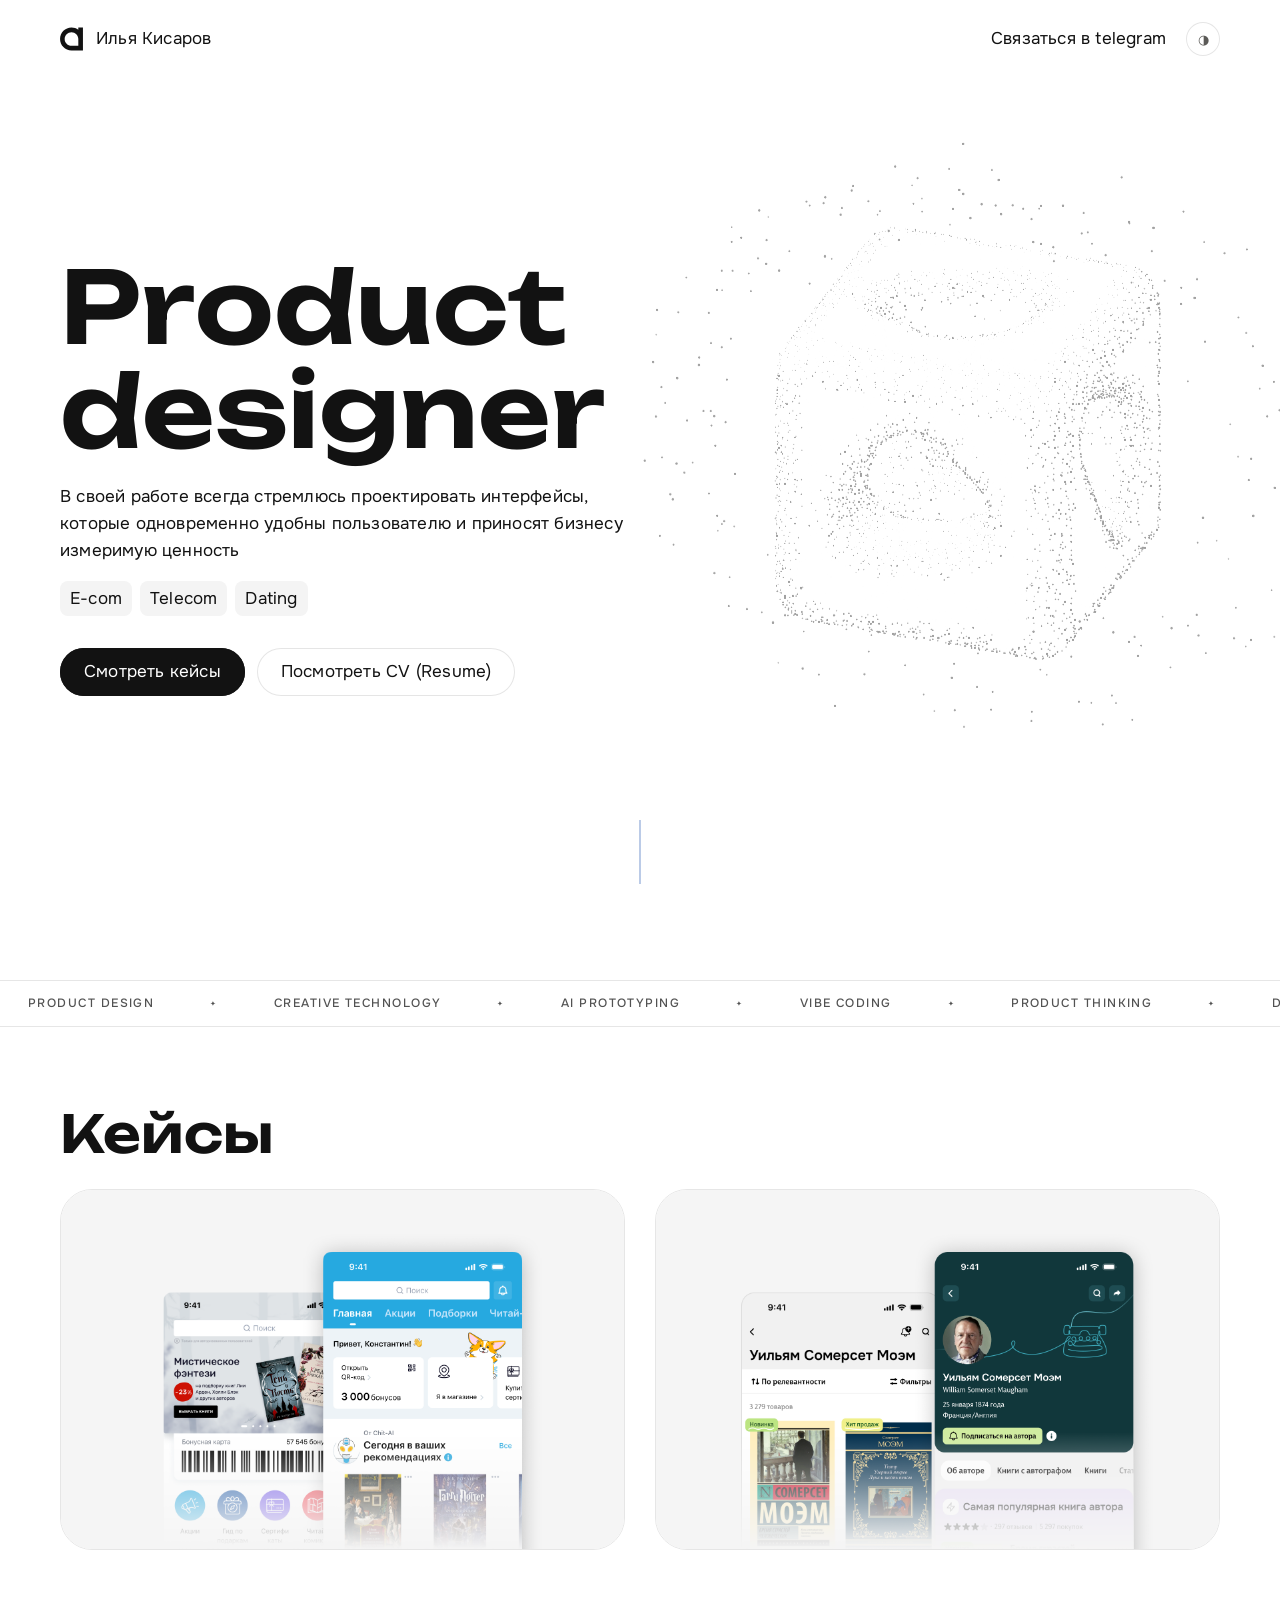
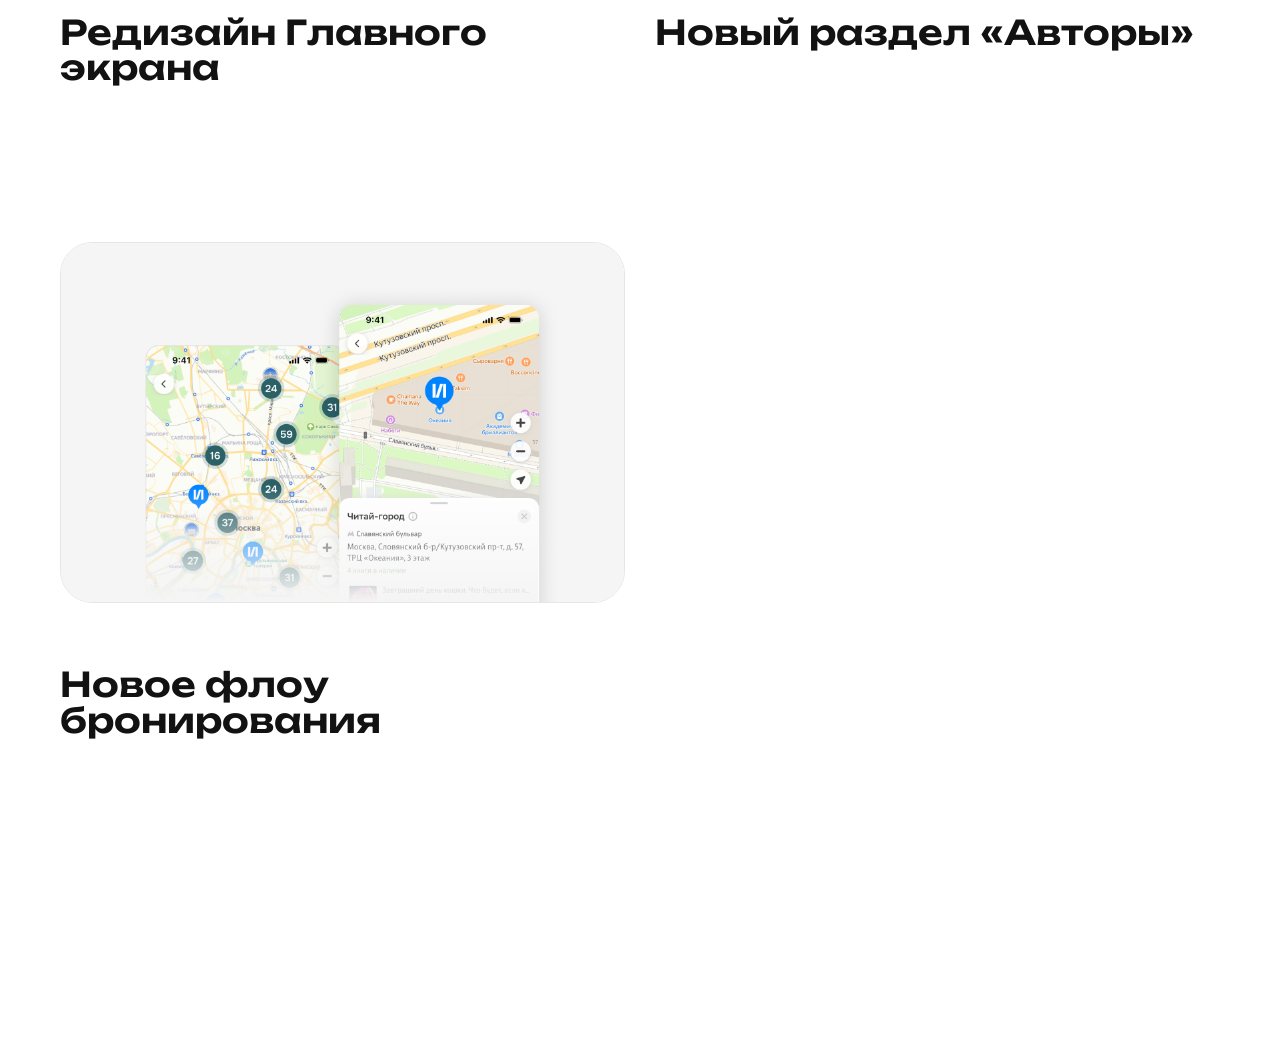
==== commit 2f06c08f: "Update index.html" ====
--- a/index.html
+++ b/index.html
@@ -20,7 +20,6 @@
   <script src="./js/screen-paint.js" defer></script>
   <script src="./js/hero-cube.js" defer></script>
   <script src="./js/card-image-hover.js" defer></script>
-  <script src="./js/card-scroll-warp.js" defer></script>
 </head>
 <body>
   <div class="page-loader">
--- a/style/style.css
+++ b/style/style.css
@@ -1081,9 +1081,36 @@
   display: block;
   width: 100%;
   height: auto;
+  aspect-ratio: auto 1690 / 1078;
   object-fit: cover;
-  transition: transform 0.32s ease;
-  transform-origin: center;
+}
+
+@media (width > 768px) and (prefers-reduced-motion: no-preference) {
+  .card__image.has-card-blur {
+    position: relative;
+  }
+
+  .card__image.has-card-blur::after {
+    content: '';
+    position: absolute;
+    top: 0;
+    left: 0;
+    width: 192px;
+    height: 192px;
+    transform: translate(calc(var(--card-blur-x, 0px) - 50%), calc(var(--card-blur-y, 0px) - 50%));
+    pointer-events: none;
+    -webkit-backdrop-filter: blur(3px);
+    backdrop-filter: blur(3px);
+    -webkit-mask-image: radial-gradient(circle, #000 24px, transparent 96px);
+    mask-image: radial-gradient(circle, #000 24px, transparent 96px);
+    opacity: 0;
+    transition: opacity 250ms ease-out;
+  }
+
+  .card__image.is-card-blurred::after {
+    opacity: 1;
+    transition-duration: 350ms;
+  }
 }
 
 .card__image.has-project-cursor {
@@ -1145,10 +1172,6 @@
   color: var(--color-card-link-hover);
 }
 
-.card:hover .card__image img {
-  transform: scale(1.04);
-}
-
 .card__content {
   display: flex;
   flex-direction: column;
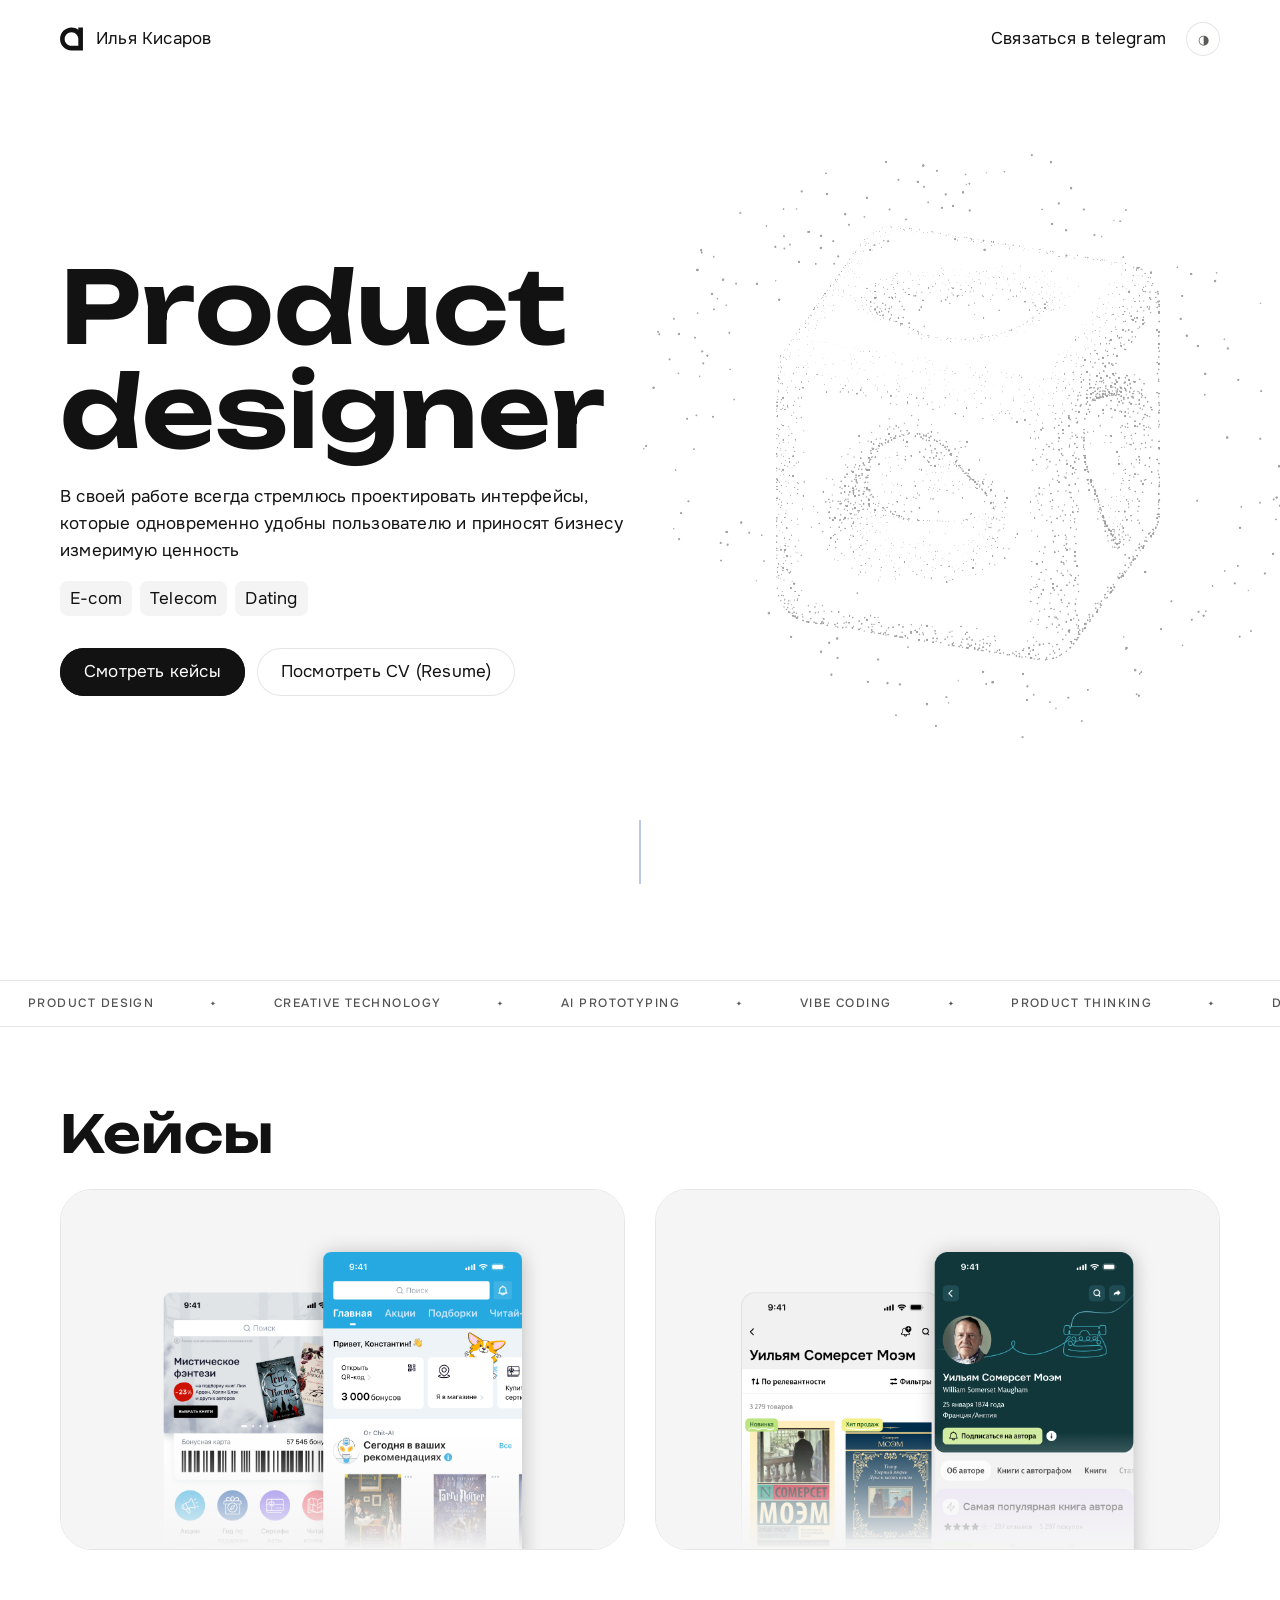
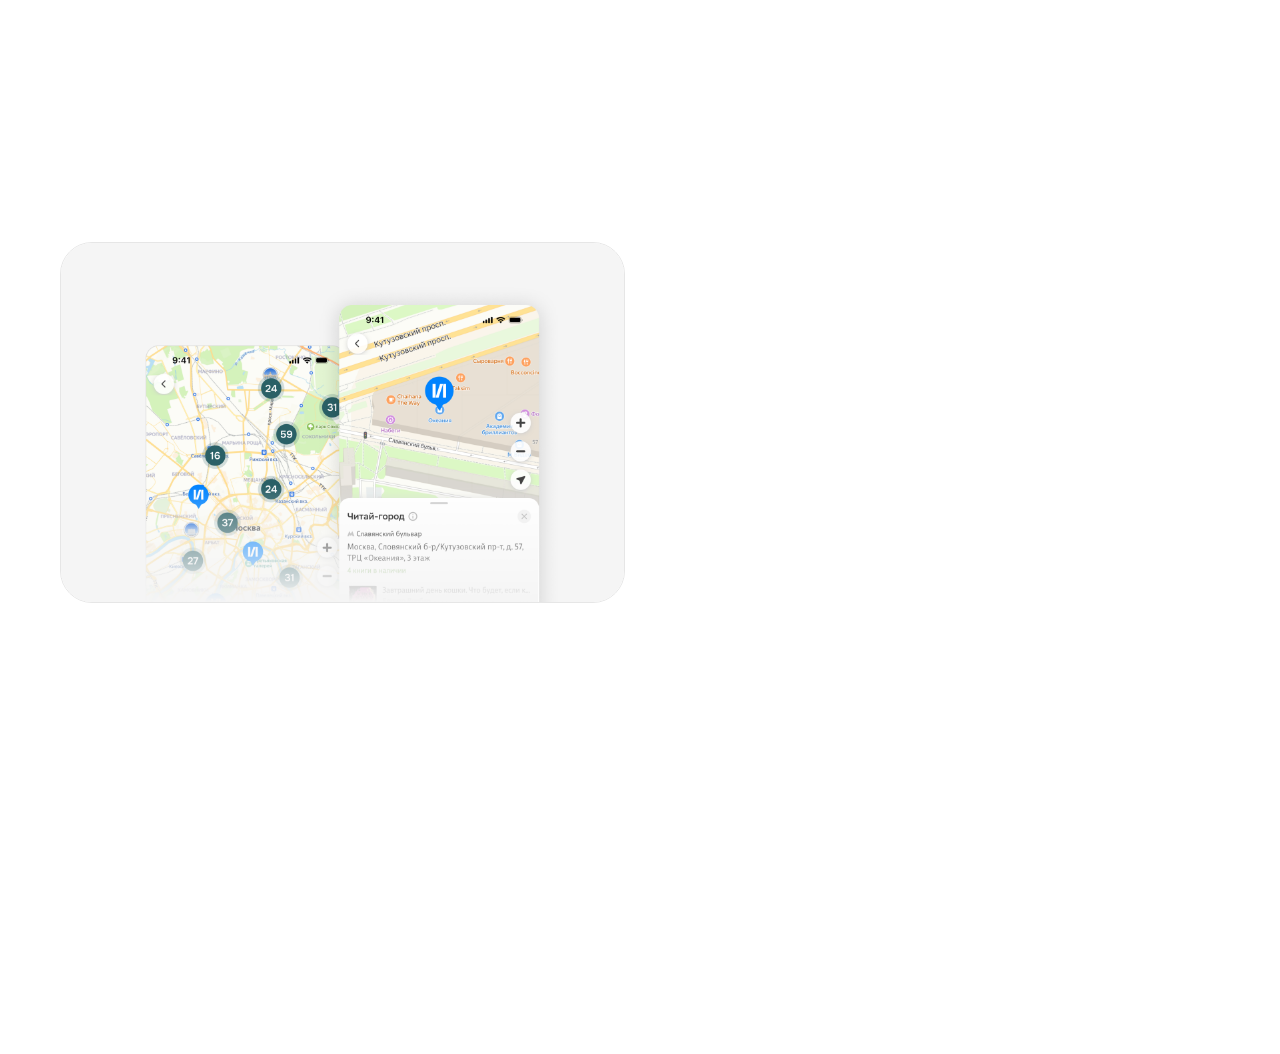
==== commit 181fe5f8: "Update index.html" ====
--- a/index.html
+++ b/index.html
@@ -20,6 +20,7 @@
   <script src="./js/screen-paint.js" defer></script>
   <script src="./js/hero-cube.js" defer></script>
   <script src="./js/card-image-hover.js" defer></script>
+  <script src="./js/card-scroll-warp.js" defer></script>
 </head>
 <body>
   <div class="page-loader">
--- a/style/style.css
+++ b/style/style.css
@@ -1088,6 +1088,14 @@
 @media (width > 768px) and (prefers-reduced-motion: no-preference) {
   .card__image.has-card-blur {
     position: relative;
+  }
+
+  .card-pointer-ripple {
+    position: absolute;
+    top: 0;
+    left: 0;
+    transform: translate(calc(var(--card-blur-x, 0px) - 50%), calc(var(--card-blur-y, 0px) - 50%));
+    pointer-events: none;
   }
 
   .card__image.has-card-blur::after {
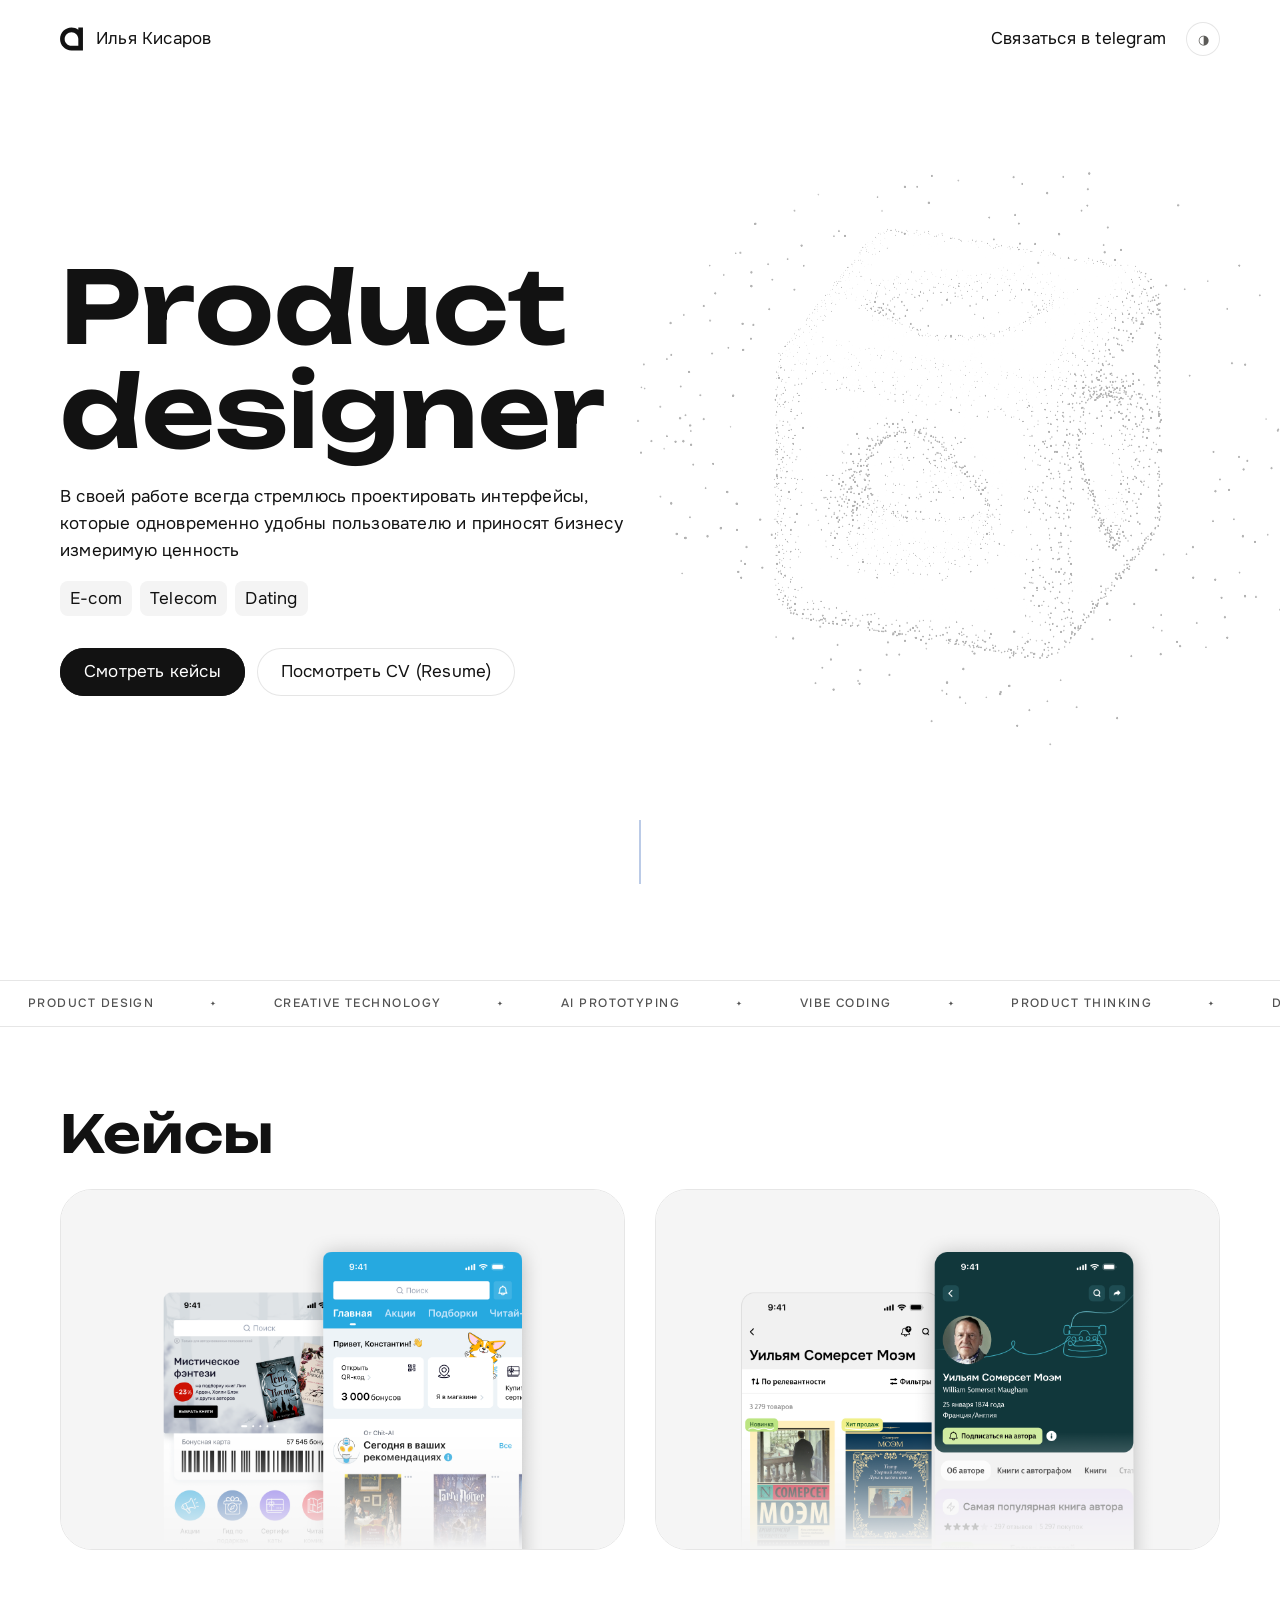
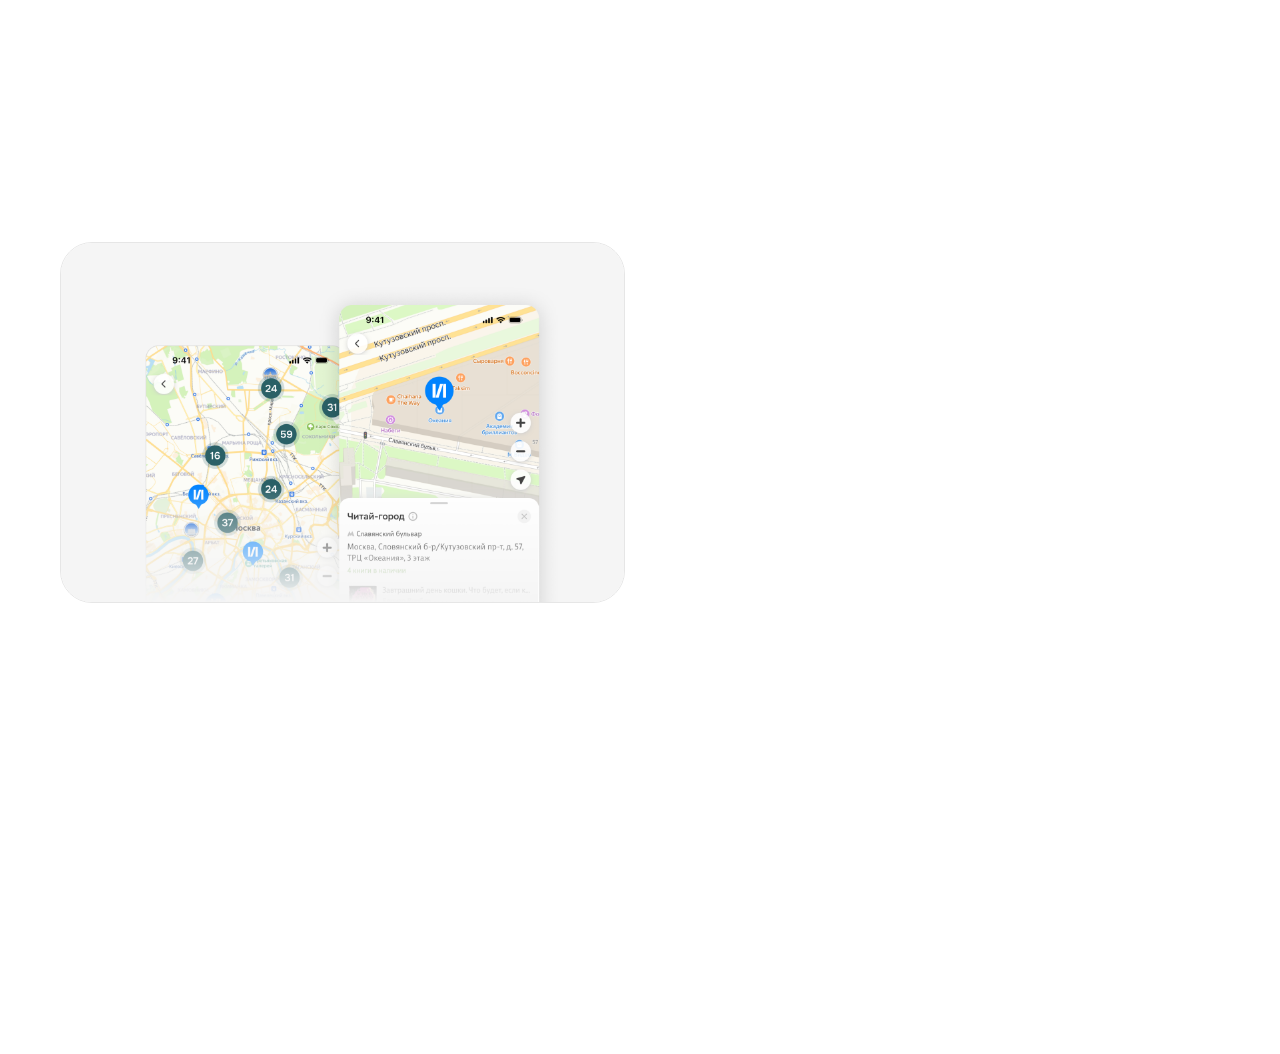
==== commit 97a4b470: "Update index.html" ====
--- a/index.html
+++ b/index.html
@@ -90,6 +90,7 @@
             <li>UX Testing</li>
             <li>Design × Engineering</li>
             <li>AI-assisted Workflows</li>
+            <li>Animation</li>
           </ul>
           <ul class="marquee-group" aria-hidden="true">
             <li>Product Design</li>
@@ -103,6 +104,7 @@
             <li>UX Testing</li>
             <li>Design × Engineering</li>
             <li>AI-assisted Workflows</li>
+            <li>Animation</li>
           </ul>
         </div>
       </div>
--- a/style/style.css
+++ b/style/style.css
@@ -38,7 +38,7 @@
   --color-scroll-line-start: #2a38ee;
   --color-scroll-line-end: #5a90ff;
   --color-scroll-hint: #1858c7;
-  --color-cube-particles: #a1a1a1;
+  --color-cube-particles: #b1b1b1;
 
   /* Белый слой нужен для инверсии изображения под курсором в обеих темах. */
   --color-project-cursor-bg: #fff;
@@ -89,7 +89,7 @@
   --color-scroll-line-start: #7b83ff;
   --color-scroll-line-end: #8db2ff;
   --color-scroll-hint: #79a6ff;
-  --color-cube-particles: #707070;
+  --color-cube-particles: #606060;
 
   --color-project-cursor-icon: #000;
 }
@@ -566,9 +566,10 @@
 
 .page-loader__spiral {
   position: absolute;
-  inset: -15% auto auto -15%;
-  width: 130%;
-  height: 130%;
+  inset: 50% auto auto 50%;
+  width: 130vmax;
+  height: 130vmax;
+  transform: translate(-50%, -50%);
 }
 
 .page-loader__spiral path {
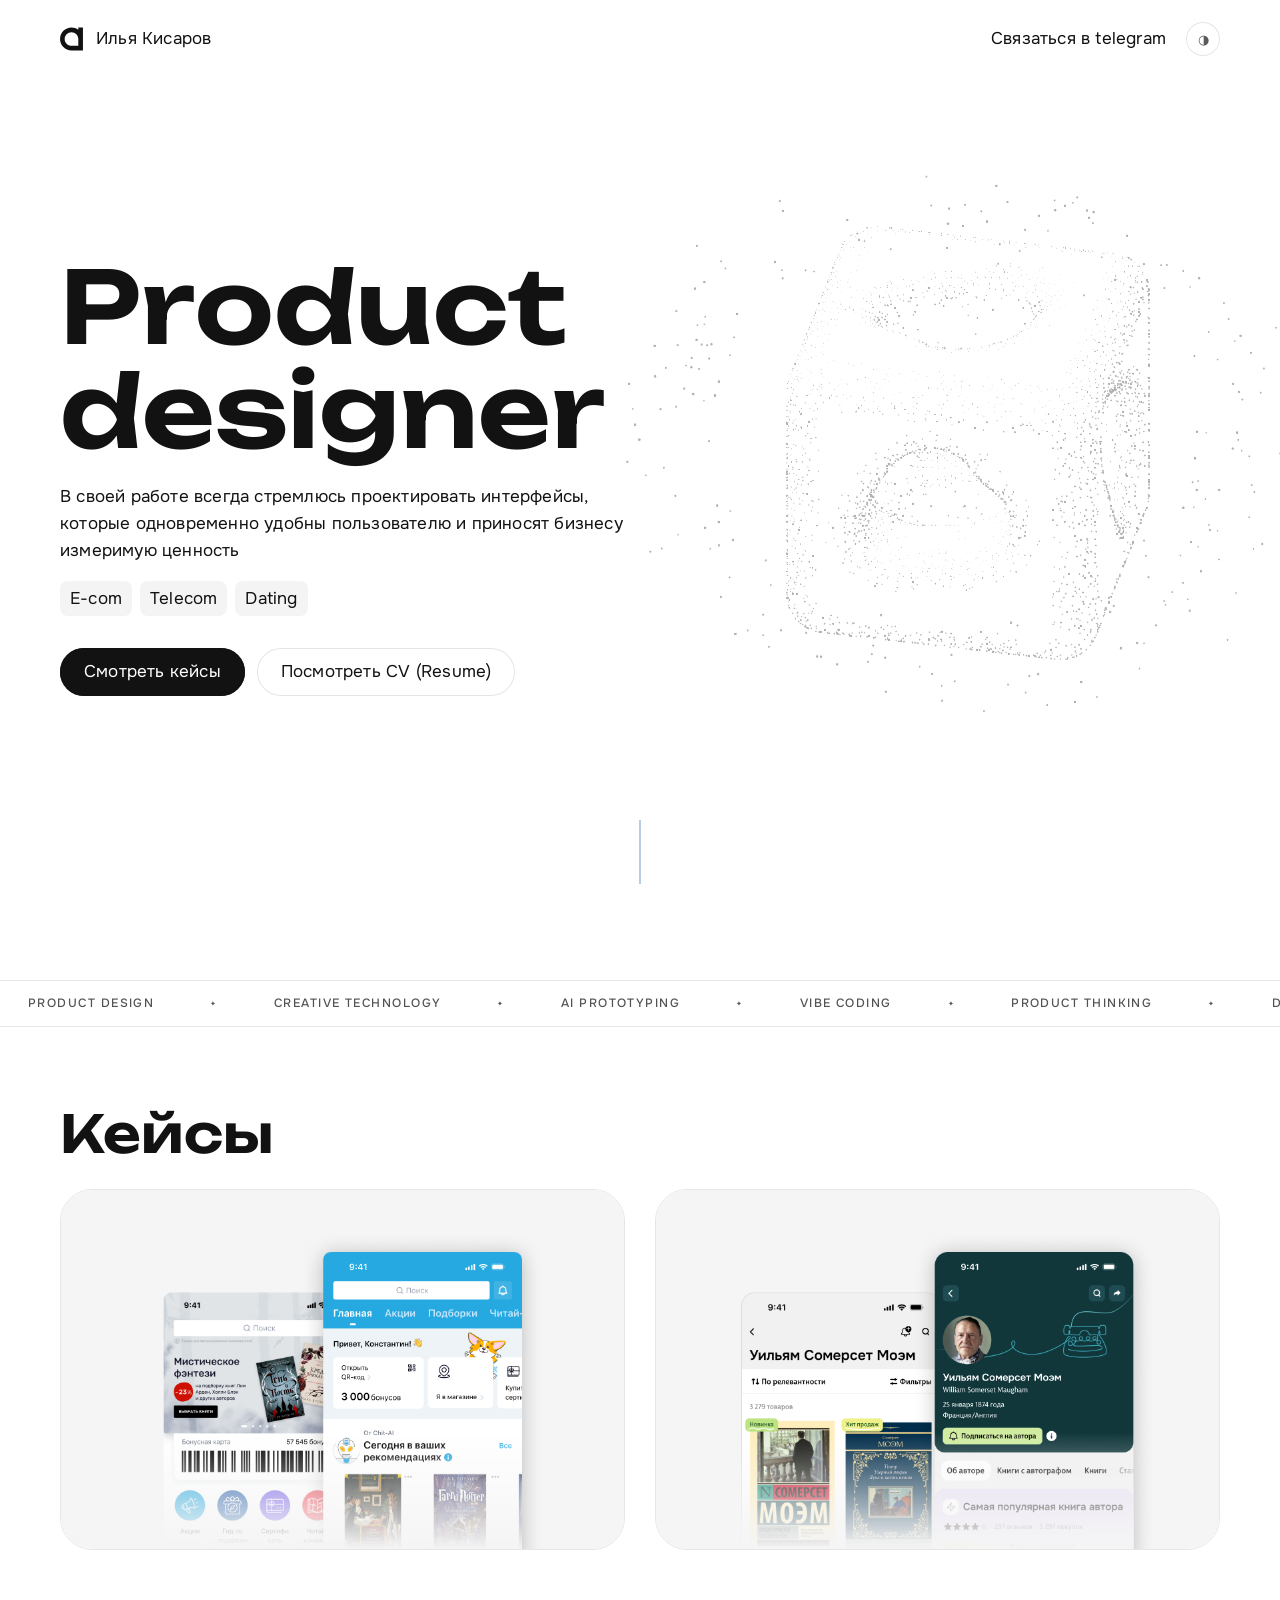
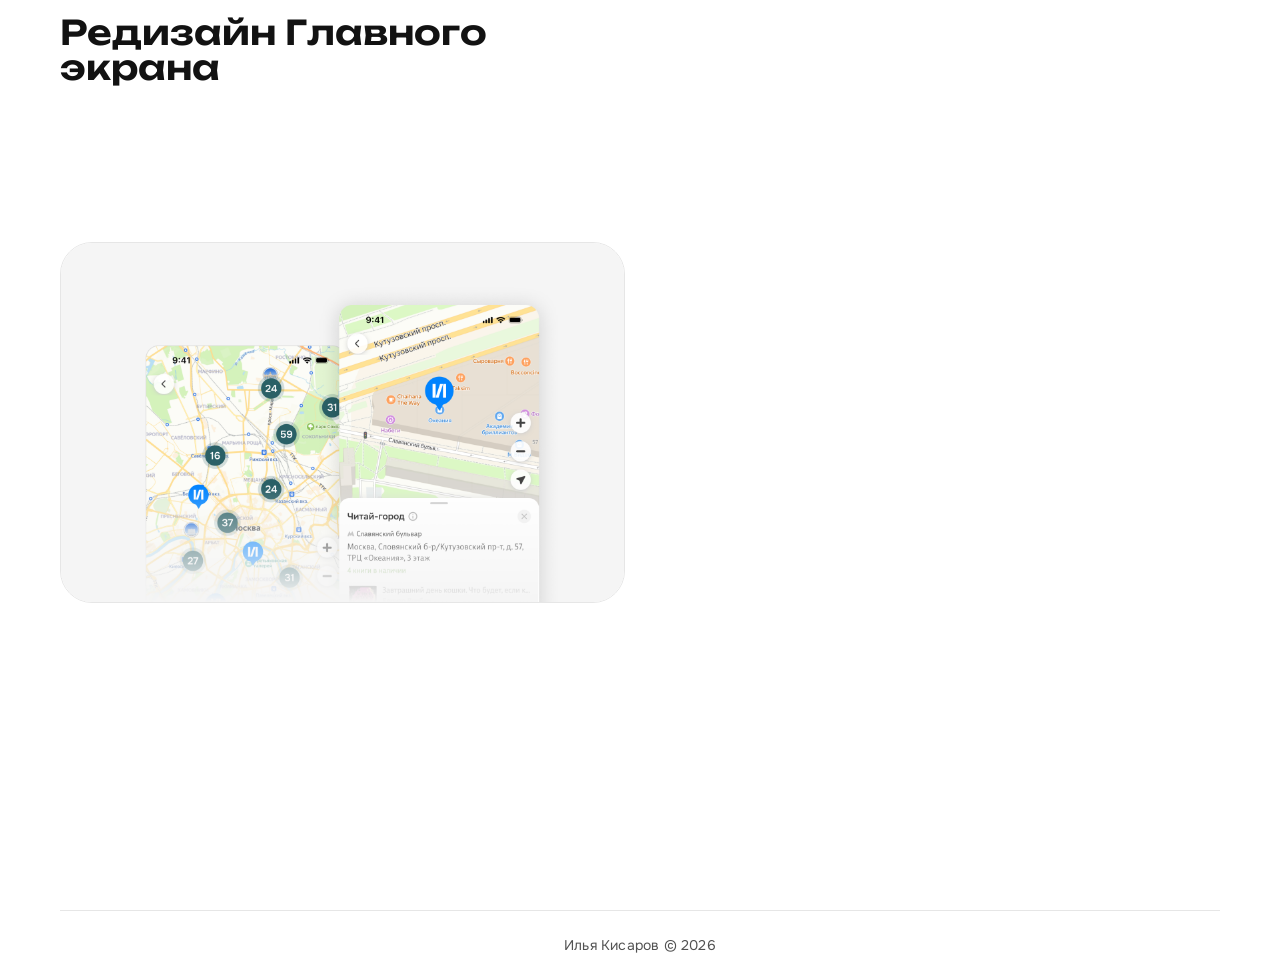
==== commit 10d288fc: "Update index.html" ====
--- a/index.html
+++ b/index.html
@@ -162,6 +162,9 @@
           </a>
         </div>
       </section>
+      <footer class="site-footer" id="contact">
+        <p>Илья Кисаров © 2026</p>
+      </footer>
     </div>
   </div>
   <div class="project-cursor" aria-hidden="true">
--- a/style/style.css
+++ b/style/style.css
@@ -601,7 +601,7 @@
   position: relative;
   overflow-x: clip;
   max-width: none;
-  padding-top: 0;
+  padding-block: 0;
   padding-inline: 0;
 }
 
@@ -609,7 +609,7 @@
   gap: 0;
 }
 
-.page:has(.hero) > .container > :is(.hero, .projects) {
+.page:has(.hero) > .container > :is(.hero, .projects, .site-footer) {
   margin-inline: var(--page-inline-edge);
 }
 
@@ -1060,6 +1060,16 @@
   display: grid;
   grid-template-columns: repeat(2, minmax(0, 1fr));
   gap: 100px 30px;
+}
+
+.site-footer {
+  margin-block-start: 96px;
+  padding-block: 24px;
+  border-block-start: 1px solid var(--color-border);
+  color: var(--color-text-secondary);
+  font-size: 0.875rem;
+  line-height: 1.5;
+  text-align: center;
 }
 
 .card {
@@ -1298,6 +1308,10 @@
     --page-gutter: 32px;
   }
 
+  .site-footer {
+    margin-block-start: 64px;
+  }
+
   .site-nav.scrolled {
     --nav-scrolled-inset: 20%;
     gap: 8px;
@@ -1391,6 +1405,11 @@
     --page-gutter: 16px;
   }
 
+  .site-footer {
+    margin-block-start: 48px;
+    padding-block: 16px;
+  }
+
   .page {
     padding-block: 24px 240px;
   }
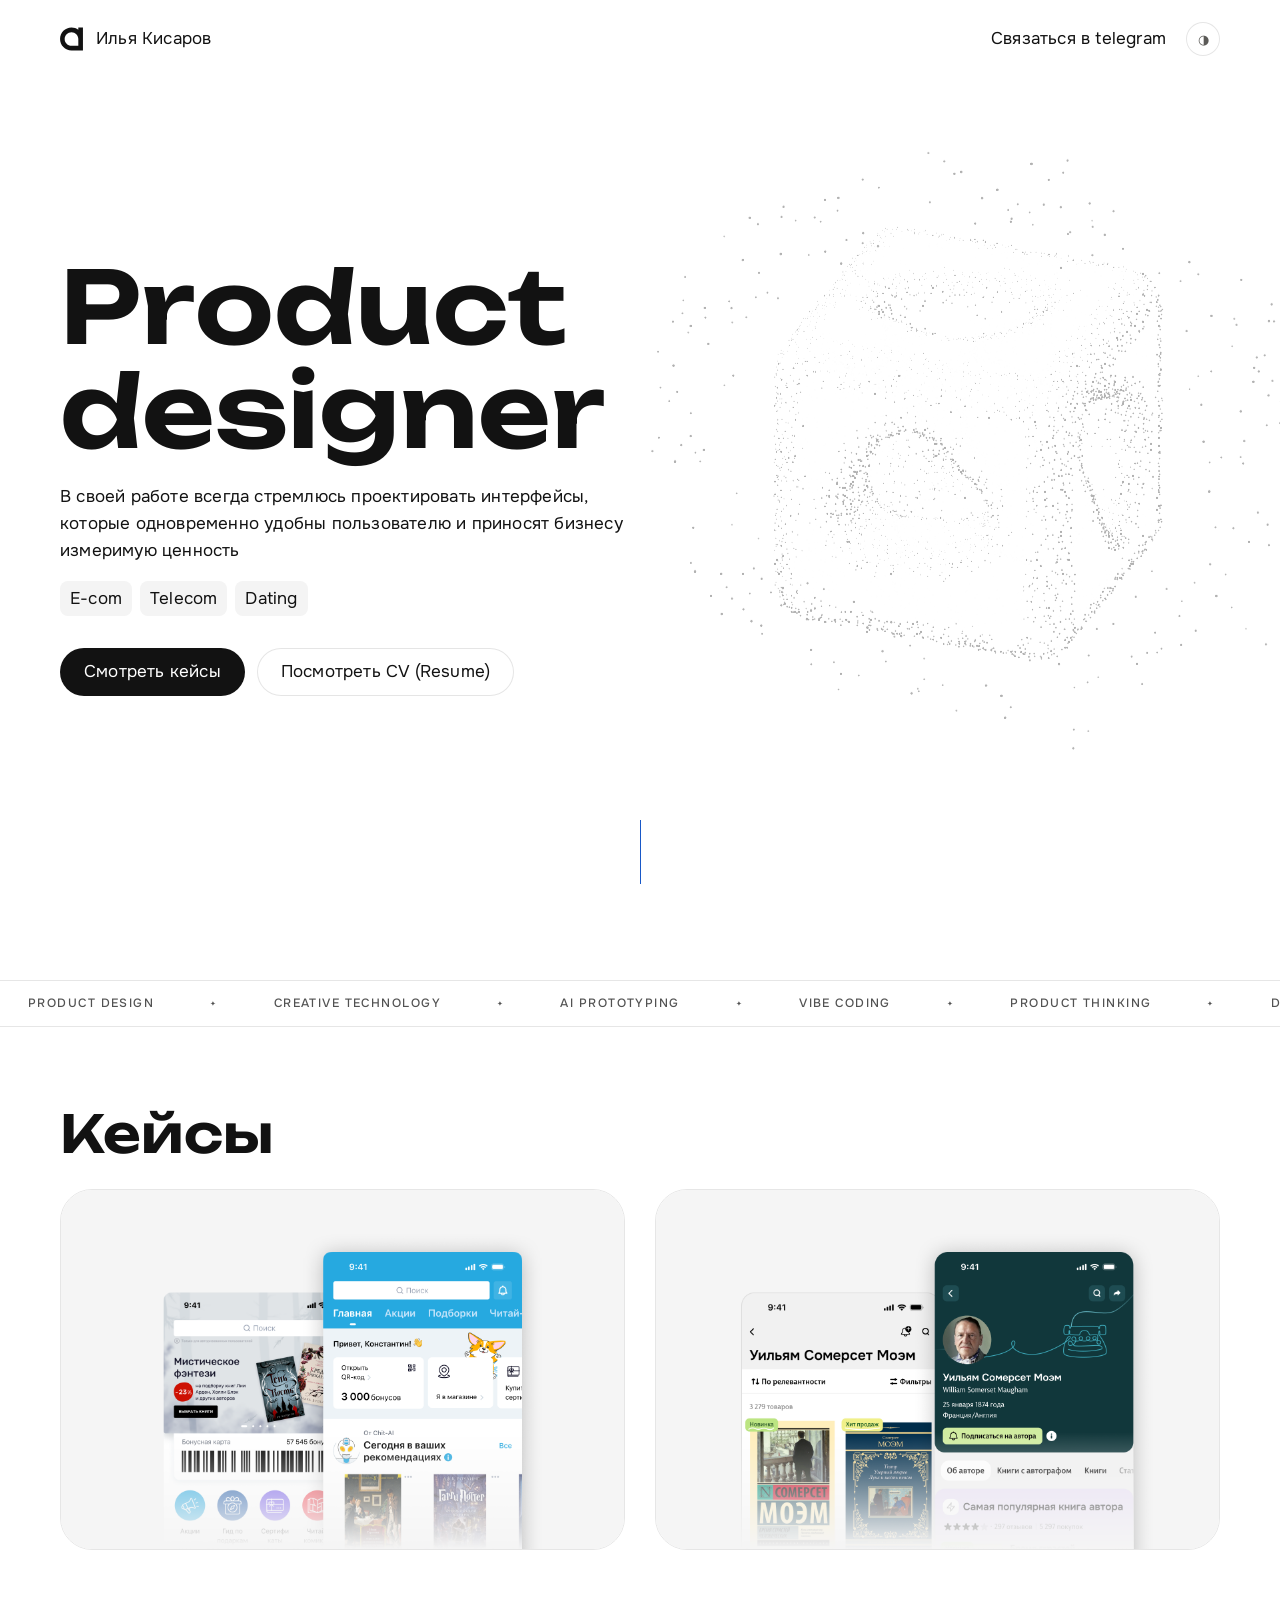
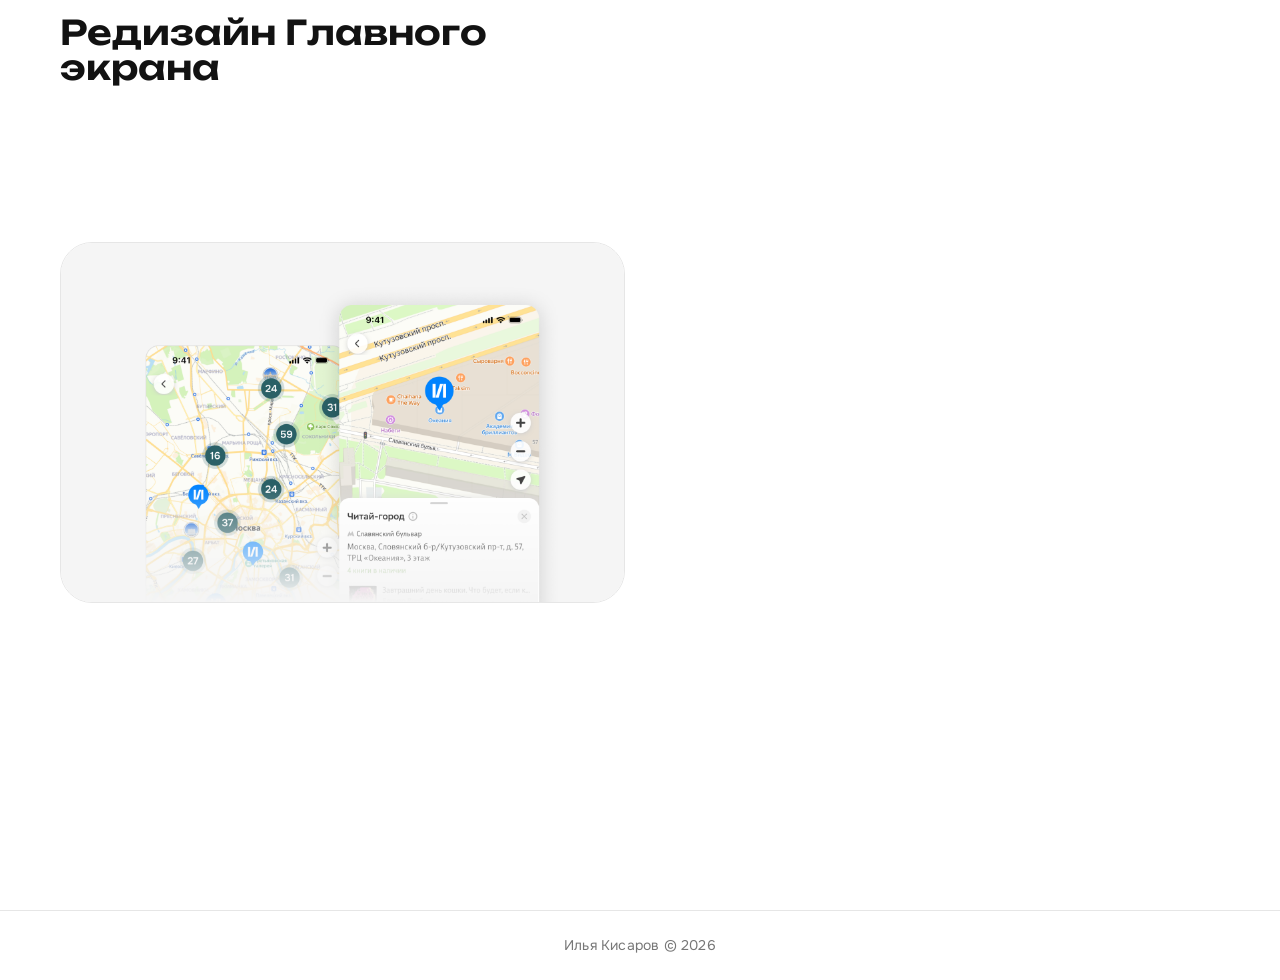
==== commit a375b80b: "Update index.html" ====
--- a/index.html
+++ b/index.html
@@ -12,7 +12,7 @@
     <link href="https://fonts.googleapis.com/css2?family=Google+Sans:ital,opsz,wght@0,17..18,400..700;1,17..18,400..700&amp;family=Onest:wght@100..900&amp;family=Unbounded:wght@200..900&amp;display=swap" rel="stylesheet">
   </noscript>
   <script src="./js/page-loader.js" data-hero-geometry="./img/system/hero-cube.buf"></script>
-  <script src="./js/main.js" defer></script>
+  <!-- <script src="./js/main.js" defer></script> -->
   <link rel="stylesheet" href="./style/style.css">
   <script src="./js/palette.js" defer></script>
   <script src="./js/weight-hover.js" defer></script>
--- a/style/style.css
+++ b/style/style.css
@@ -609,7 +609,7 @@
   gap: 0;
 }
 
-.page:has(.hero) > .container > :is(.hero, .projects, .site-footer) {
+.page:has(.hero) > .container > :is(.hero, .projects) {
   margin-inline: var(--page-inline-edge);
 }
 
@@ -1066,7 +1066,7 @@
   margin-block-start: 96px;
   padding-block: 24px;
   border-block-start: 1px solid var(--color-border);
-  color: var(--color-text-secondary);
+  color: var(--color-caption);
   font-size: 0.875rem;
   line-height: 1.5;
   text-align: center;
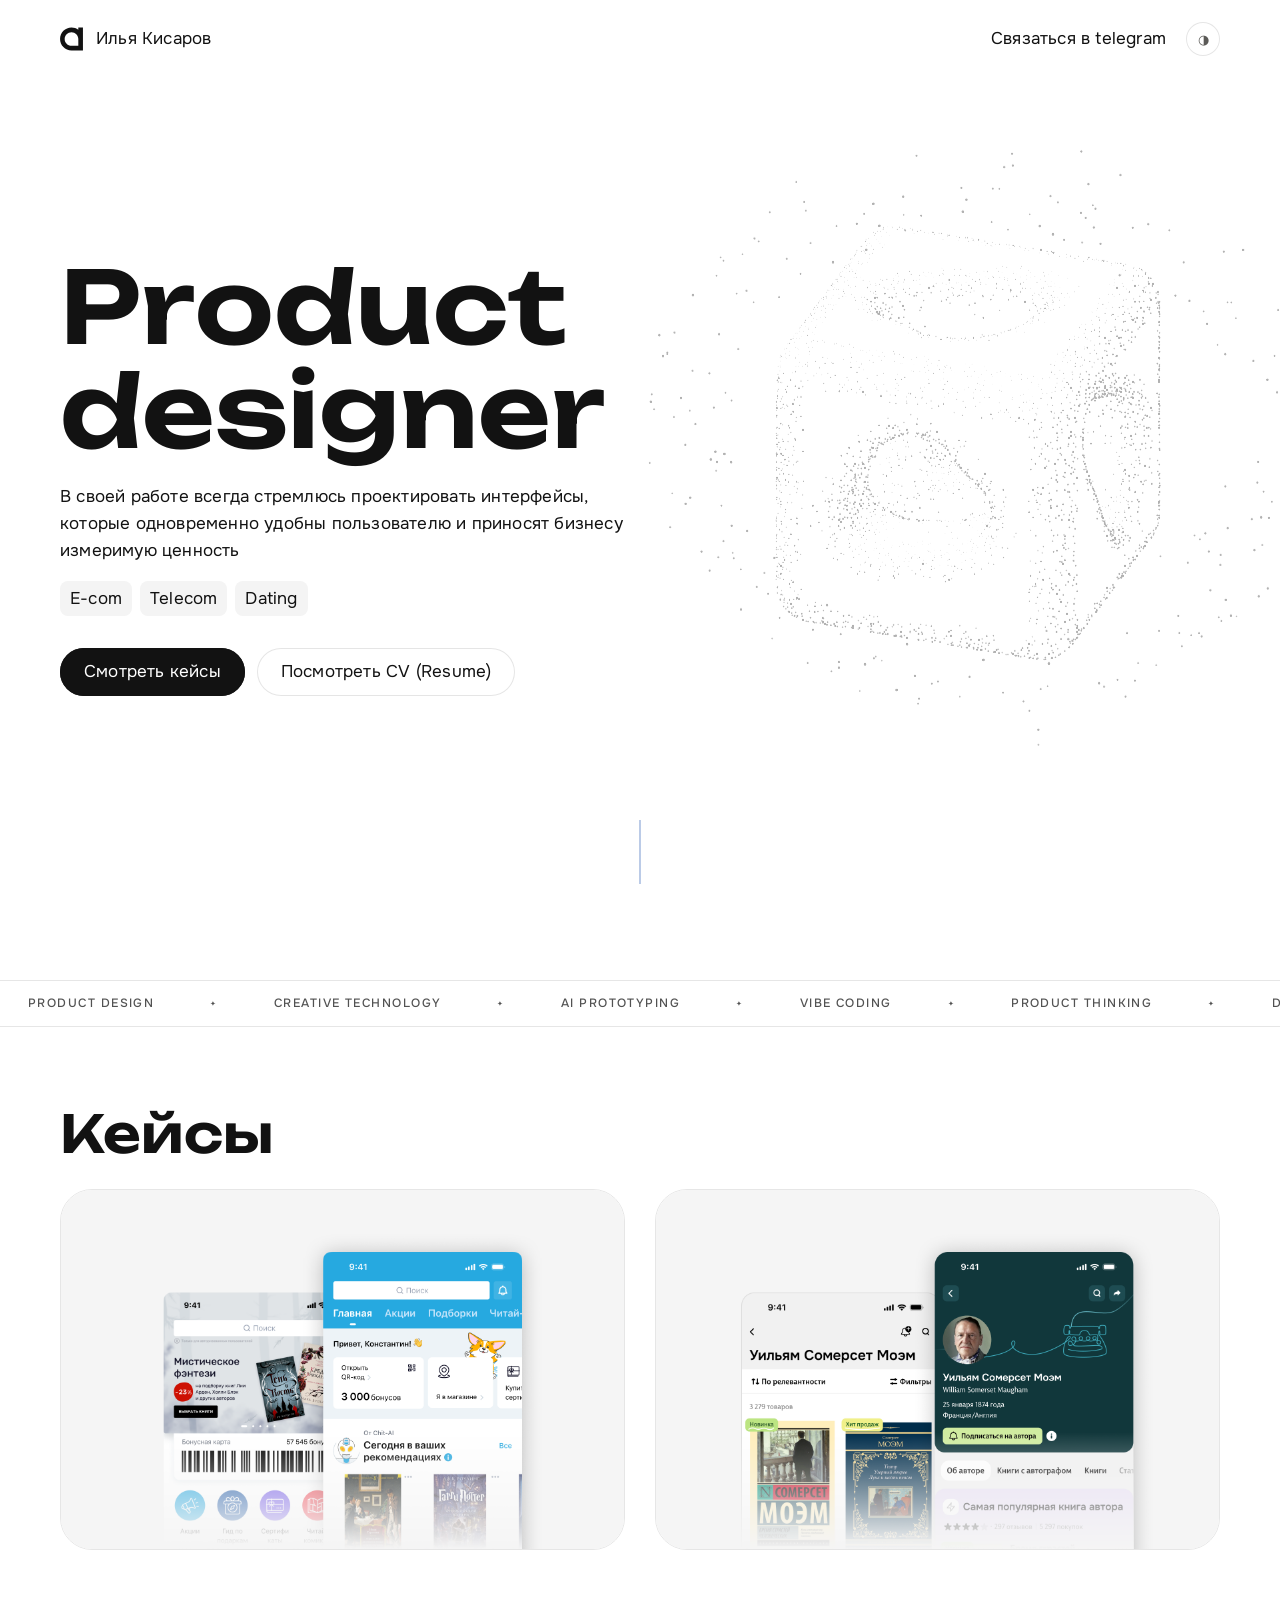
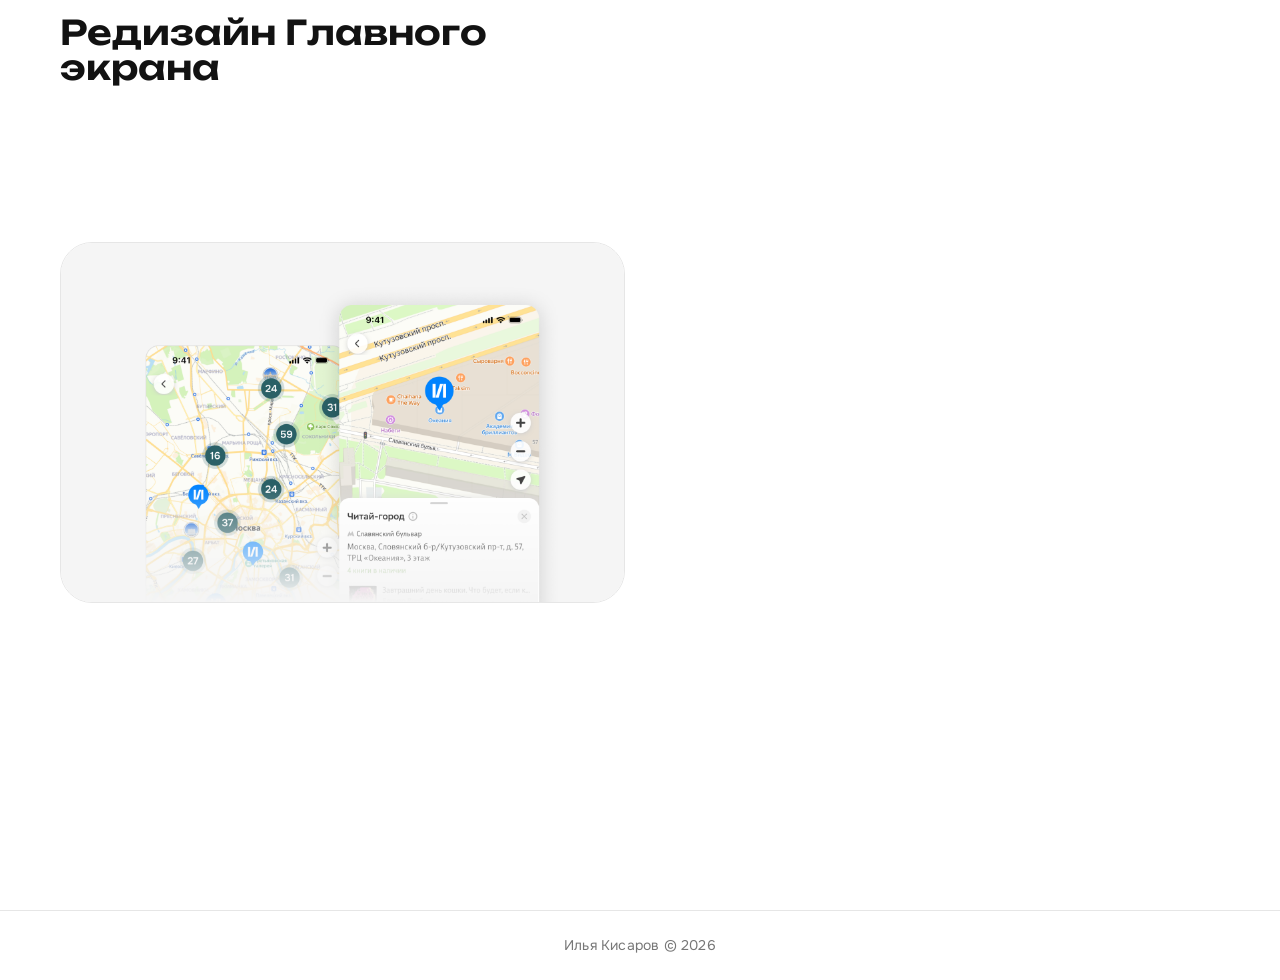
==== commit 4f662b8b: "Update index.html" ====
--- a/index.html
+++ b/index.html
@@ -12,7 +12,7 @@
     <link href="https://fonts.googleapis.com/css2?family=Google+Sans:ital,opsz,wght@0,17..18,400..700;1,17..18,400..700&amp;family=Onest:wght@100..900&amp;family=Unbounded:wght@200..900&amp;display=swap" rel="stylesheet">
   </noscript>
   <script src="./js/page-loader.js" data-hero-geometry="./img/system/hero-cube.buf"></script>
-  <!-- <script src="./js/main.js" defer></script> -->
+  <script src="./js/main.js" defer></script>
   <link rel="stylesheet" href="./style/style.css">
   <script src="./js/palette.js" defer></script>
   <script src="./js/weight-hover.js" defer></script>
